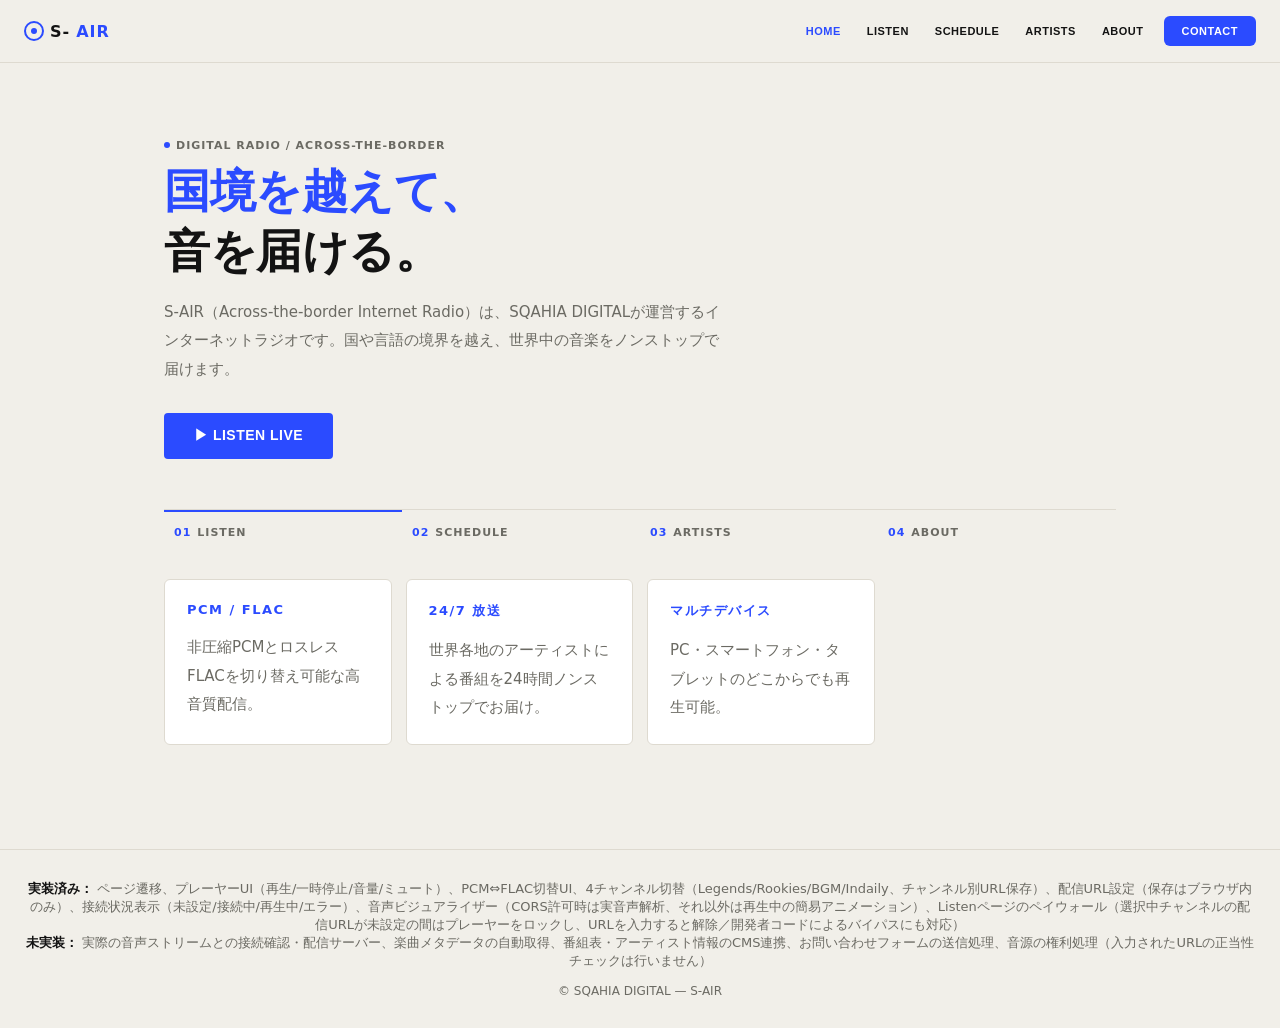
==== index.html @ 59b49913 "Add files via upload" ====
<!DOCTYPE html>
<html lang="ja">
<head>
<meta charset="UTF-8">
<meta name="viewport" content="width=device-width, initial-scale=1, viewport-fit=cover">
<title>S-AIR | SQAHIA DIGITAL Across-the-border Internet Radio</title>
<meta name="robots" content="noindex, nofollow">
<style>
:root{
  --bg:#f1efe9; --bg2:#e9e6dd; --surface:#ffffff; --border:#dedad0;
  --blue:#2b4bff; --blue-dim:#1f36b8; --text:#131313; --text-dim:#6b6a63;
  --danger:#d93f3f; --ok:#1f9d55;
  color-scheme: light;
}
*{box-sizing:border-box;margin:0;padding:0}
html{scroll-padding-top:env(safe-area-inset-top,0px)}
body{
  background:var(--bg); color:var(--text);
  font-family:"Hiragino Sans","Noto Sans JP",system-ui,-apple-system,sans-serif;
  padding-top:env(safe-area-inset-top,0px); padding-bottom:env(safe-area-inset-bottom,0px);
  min-height:100%;
}
body::before{content:"";position:fixed;inset:0 0 auto;height:env(safe-area-inset-top,0px);
  background:rgba(241,239,233,.95); z-index:50;}
nav{
  position:sticky; top:env(safe-area-inset-top,0px); z-index:40;
  background:rgba(241,239,233,.92); backdrop-filter:blur(10px);
  border-bottom:1px solid var(--border);
  display:flex; align-items:center; justify-content:space-between;
  padding:16px 24px; flex-wrap:wrap; gap:10px;
}
.logo{font-weight:800; letter-spacing:1px; font-size:16px; color:var(--text); display:flex; align-items:center; gap:6px}
.logo span{color:var(--blue)}
.navlinks{display:flex; align-items:center; gap:2px; flex-wrap:wrap}
.navlinks button{
  background:none; border:none; color:var(--text); font-size:11px; letter-spacing:.5px; text-transform:uppercase;
  padding:9px 12px; border-radius:6px; cursor:pointer; transition:.2s; font-weight:600;
}
.navlinks button:hover{color:var(--blue)}
.navlinks button.active{color:var(--blue)}
.navlinks button:last-child{background:var(--blue); color:#fff; padding:9px 18px; margin-left:6px}
.navlinks button:last-child:hover{background:var(--blue-dim); color:#fff}
main{max-width:1000px; margin:0 auto; padding:40px 24px 90px}
.page{display:none; animation:fade .25s ease}
.page.active{display:block}
@keyframes fade{from{opacity:0; transform:translateY(6px)} to{opacity:1; transform:translateY(0)}}
h1{font-size:clamp(30px,5vw,46px); margin-bottom:14px; line-height:1.3; font-weight:800; letter-spacing:-.5px}
h2{font-size:13px; color:var(--blue); margin:34px 0 16px; letter-spacing:1.5px; text-transform:uppercase; font-weight:700}
p{color:var(--text-dim); line-height:1.9; font-size:15px}
.hero{padding:30px 0 10px}
.hero p{max-width:560px; margin:16px 0 30px}
.btn{
  display:inline-flex; align-items:center; gap:8px; background:var(--blue); color:#fff;
  border:none; padding:14px 30px; border-radius:4px; font-weight:700; font-size:14px;
  cursor:pointer; transition:.2s; letter-spacing:.5px;
}
.btn:hover{background:var(--blue-dim)}
.btn.secondary{background:transparent; border:1px solid var(--border); color:var(--text)}
.card{background:var(--surface); border:1px solid var(--border); border-radius:6px; padding:22px; margin-bottom:14px}
.grid{display:grid; grid-template-columns:repeat(auto-fill,minmax(220px,1fr)); gap:14px}
.badge{display:inline-flex; align-items:center; gap:6px; font-size:11px; letter-spacing:1px; text-transform:uppercase; color:var(--text-dim); font-weight:600}
.badge::before{content:""; width:6px; height:6px; border-radius:50%; background:var(--blue); display:inline-block}
.numstrip{display:grid; grid-template-columns:repeat(4,1fr); border-top:1px solid var(--border); margin-top:40px}
.numstrip div{padding:14px 10px 0; font-size:11px; letter-spacing:1px; color:var(--text-dim); font-weight:600; border-top:2px solid transparent}
.numstrip div b{color:var(--blue); margin-right:6px}
@media(max-width:600px){.numstrip{grid-template-columns:repeat(2,1fr)}}

/* Player */
.player{
  background:var(--surface);
  border:1px solid var(--border); border-radius:8px; padding:26px;
}
.status-row{display:flex; align-items:center; gap:10px; margin-bottom:16px}
.dot{width:9px;height:9px;border-radius:50%; background:var(--text-dim)}
.dot.live{background:var(--ok); box-shadow:0 0 8px var(--ok)}
.dot.err{background:var(--danger)}
.nowplaying{font-size:11px; letter-spacing:1px; text-transform:uppercase; color:var(--text-dim); margin-bottom:18px; font-weight:600}
.nowplaying b{color:var(--text); display:block; font-size:18px; margin-top:4px; text-transform:none; letter-spacing:0; font-weight:700}
.controls{display:flex; align-items:center; gap:16px; flex-wrap:wrap}
.playbtn{
  width:56px; height:56px; border-radius:50%; background:var(--blue); border:none;
  color:#fff; font-size:20px; cursor:pointer; display:flex; align-items:center; justify-content:center;
}
.playbtn:disabled{background:var(--border); color:var(--text-dim); cursor:not-allowed}
.vol{display:flex; align-items:center; gap:8px; color:var(--text-dim); font-size:13px}
.vol input[type=range]{accent-color:var(--blue)}
.quality{display:flex; gap:8px; margin-left:auto}
.qbtn{background:transparent; border:1px solid var(--border); color:var(--text-dim); padding:7px 14px; border-radius:20px; font-size:13px; cursor:pointer}
.qbtn.active{border-color:var(--blue); color:var(--blue); font-weight:700}
.warn{background:#fdf1e8; border:1px solid #f0c9a0; color:#a45a1a; border-radius:6px; padding:12px 14px; font-size:13px; margin-top:16px}
.settings{margin-top:18px; border-top:1px solid var(--border); padding-top:16px}
.settings label{display:block; font-size:12px; color:var(--text-dim); margin:8px 0 4px}
.settings input[type=text]{
  width:100%; background:var(--bg); border:1px solid var(--border); color:var(--text);
  padding:10px 12px; border-radius:6px; font-size:13px;
}
.settings .row{display:flex; gap:10px; margin-top:12px}
.settings button{background:var(--bg2); border:1px solid var(--border); color:var(--text); padding:9px 16px; border-radius:6px; font-size:13px; cursor:pointer}

/* Channel switch */
.chswitch{display:grid; grid-template-columns:repeat(4,1fr); gap:8px; margin-bottom:22px}
.chbtn{
  background:var(--surface); border:1px solid var(--border); color:var(--text-dim);
  padding:12px 8px; border-radius:6px; font-size:12px; font-weight:700; letter-spacing:.3px;
  cursor:pointer; transition:.15s; text-align:center;
}
.chbtn:hover{border-color:var(--blue); color:var(--text)}
.chbtn.active{background:var(--blue); border-color:var(--blue); color:#fff}
@media(max-width:600px){.chswitch{grid-template-columns:repeat(2,1fr)}}

.playerCore{display:flex; align-items:center; gap:20px; flex-wrap:wrap; margin-bottom:6px}
.dialBtn{
  position:relative; width:84px; height:84px; border-radius:50%; background:var(--blue);
  color:#fff; border:none; font-size:24px; cursor:pointer; flex-shrink:0; z-index:2;
  box-shadow:0 6px 20px rgba(43,75,255,.25);
}
.dialBtn:disabled{background:var(--border); color:var(--text-dim); box-shadow:none; cursor:not-allowed}
.dialBtn.playing::before,.dialBtn.playing::after{
  content:""; position:absolute; inset:0; border-radius:50%; border:2px solid var(--blue);
  animation:ring 2s ease-out infinite; z-index:-1;
}
.dialBtn.playing::after{animation-delay:1s}
@keyframes ring{0%{transform:scale(1); opacity:.55} 100%{transform:scale(1.9); opacity:0}}
.playerInfo{flex:1; min-width:160px}
.onair{display:inline-flex; align-items:center; gap:6px; font-size:11px; letter-spacing:1.2px; text-transform:uppercase; color:var(--text-dim); font-weight:700; margin-bottom:5px}
.chName{font-size:12px; color:var(--blue); font-weight:700; letter-spacing:.5px; margin-bottom:3px}
.track{font-size:19px; font-weight:800; letter-spacing:-.3px}
.qtoggle{display:flex; background:var(--bg2); border-radius:22px; padding:3px; gap:2px; flex-shrink:0}
.qseg{border:none; background:none; padding:9px 16px; border-radius:18px; font-size:12px; font-weight:700; color:var(--text-dim); cursor:pointer; transition:.15s}
.qseg.active{background:var(--blue); color:#fff}
.viz{width:100%; height:64px; display:block; margin:16px 0; border-radius:4px; background:var(--bg2)}
.playerRow2{display:flex; justify-content:flex-end; align-items:center; gap:10px; margin-bottom:4px}
.vol{display:flex; align-items:center; gap:8px; color:var(--text-dim); font-size:13px}
.vol input[type=range]{accent-color:var(--blue)}
.iconbtn{background:none; border:1px solid var(--border); color:var(--text-dim); padding:7px 14px; border-radius:20px; font-size:12px; cursor:pointer}
.iconbtn:hover{border-color:var(--blue); color:var(--blue)}

/* Paywall */
.gatewrap{position:relative}
.gatewrap.locked .player{filter:blur(7px); pointer-events:none; user-select:none}
.paywall{display:none}
.gatewrap.locked .paywall{
  display:flex; align-items:center; justify-content:center; position:absolute; inset:0;
  background:rgba(241,239,233,.6); border-radius:8px; z-index:10; padding:16px;
}
.paywallCard{
  background:var(--surface); border:1px solid var(--border); border-radius:10px; padding:32px 28px;
  max-width:380px; text-align:center; box-shadow:0 24px 50px rgba(0,0,0,.1);
}
.paywallCard h2{margin:14px 0 10px; font-size:18px; color:var(--text); text-transform:none; letter-spacing:0}
.paywallCard .fine{font-size:11px; color:var(--text-dim); margin-top:12px; line-height:1.6}
.paywallCard label{display:block; font-size:12px; color:var(--text-dim); margin:12px 0 4px; text-align:left}
.paywallCard input[type=text]{
  width:100%; background:var(--bg); border:1px solid var(--border); color:var(--text);
  padding:10px 12px; border-radius:6px; font-size:13px;
}
.devcode{margin-top:18px; border-top:1px dashed var(--border); padding-top:14px; text-align:left}
.devcode label{margin:0 0 6px}
.devrow{display:flex; gap:8px}
.devrow input[type=text]{flex:1}
.devmsg{font-size:11px; color:var(--danger); margin-top:6px; display:none}
.devmsg.ok{color:var(--ok); display:block}

/* Schedule */
table{width:100%; border-collapse:collapse; font-size:14px}
th,td{padding:14px 12px; text-align:left; border-bottom:1px solid var(--border); color:var(--text-dim)}
th{color:var(--blue); font-weight:700; font-size:11px; text-transform:uppercase; letter-spacing:1px}
td.time{color:var(--text); font-weight:700}

/* Contact */
.form input,.form textarea{
  width:100%; background:var(--surface); border:1px solid var(--border); color:var(--text);
  padding:12px; border-radius:6px; margin-bottom:12px; font-size:14px; font-family:inherit;
}
.form textarea{min-height:110px; resize:vertical}

footer{border-top:1px solid var(--border); padding:30px 24px; text-align:center; color:var(--text-dim); font-size:12px}
.impl-list{font-size:13px; color:var(--text-dim)}
.impl-list b{color:var(--text)}
@media(max-width:600px){.navlinks{width:100%; justify-content:space-between}}
</style>
</head>
<body>

<nav>
  <div class="logo"><svg width="20" height="20" viewBox="0 0 20 20"><circle cx="10" cy="10" r="9" fill="none" stroke="#2b4bff" stroke-width="2"/><circle cx="10" cy="10" r="3" fill="#2b4bff"/></svg>S‑<span>AIR</span></div>
  <div class="navlinks" id="navlinks">
    <button data-p="home" class="active">Home</button>
    <button data-p="listen">Listen</button>
    <button data-p="schedule">Schedule</button>
    <button data-p="artists">Artists</button>
    <button data-p="about">About</button>
    <button data-p="contact">Contact</button>
  </div>
</nav>

<main>

<section id="home" class="page active">
  <div class="hero">
    <span class="badge">DIGITAL RADIO / ACROSS-THE-BORDER</span>
    <h1 style="margin-top:10px"><span style="color:var(--blue)">国境を越えて、</span><br>音を届ける。</h1>
    <p>S‑AIR（Across-the-border Internet Radio）は、SQAHIA DIGITALが運営するインターネットラジオです。国や言語の境界を越え、世界中の音楽をノンストップで届けます。</p>
    <button class="btn" onclick="goto('listen')">▶ LISTEN LIVE</button>
  </div>
  <div class="numstrip">
    <div style="border-color:var(--blue)"><b>01</b>LISTEN</div>
    <div><b>02</b>SCHEDULE</div>
    <div><b>03</b>ARTISTS</div>
    <div><b>04</b>ABOUT</div>
  </div>
  <div class="grid" style="margin-top:40px">
    <div class="card"><h2 style="margin-top:0">PCM / FLAC</h2><p>非圧縮PCMとロスレスFLACを切り替え可能な高音質配信。</p></div>
    <div class="card"><h2 style="margin-top:0">24/7 放送</h2><p>世界各地のアーティストによる番組を24時間ノンストップでお届け。</p></div>
    <div class="card"><h2 style="margin-top:0">マルチデバイス</h2><p>PC・スマートフォン・タブレットのどこからでも再生可能。</p></div>
  </div>
</section>

<section id="listen" class="page">
  <h1 style="font-size:28px">Listen</h1>
  <p style="margin-bottom:20px">現在の配信状況と音質を確認しながら再生できます。</p>

  <div class="gatewrap" id="gatewrap">
  <div class="player">
    <div class="chswitch" id="chSwitch">
      <button class="chbtn active" data-ch="legends">S‑AIR Legends</button>
      <button class="chbtn" data-ch="rookies">S‑AIR Rookies</button>
      <button class="chbtn" data-ch="bgm">S‑AIR BGM</button>
      <button class="chbtn" data-ch="indaily">S‑AIR Indaily</button>
    </div>
    <div class="playerCore">
      <button class="dialBtn" id="playBtn" disabled>▶</button>
      <div class="playerInfo">
        <div class="onair"><span class="dot" id="statusDot"></span><span id="statusText">未接続</span></div>
        <div class="chName" id="chLabel">S‑AIR Legends</div>
        <div class="track" id="trackName">— 配信が設定されていません —</div>
      </div>
      <div class="qtoggle" id="qToggle">
        <button class="qseg active" data-q="pcm">PCM</button>
        <button class="qseg" data-q="flac">FLAC</button>
      </div>
    </div>
    <canvas class="viz" id="vizCanvas" height="64"></canvas>
    <div class="playerRow2">
      🔈 <div class="vol"><input type="range" id="volSlider" min="0" max="100" value="80"></div>
      <button id="muteBtn" class="iconbtn">ミュート</button>
    </div>
    <div class="warn" id="warnBox">⚠ 配信サーバーURLが未設定のため再生できません。下の「配信設定」からURLを入力してください（実際の音声ストリームとの接続は未実装です）。ビジュアライザーは、実配信が接続されCORSが許可されている場合は実際の音声波形を、それ以外の場合は再生中を示す簡易アニメーションを表示します。</div>

    <details class="settings">
      <summary style="cursor:pointer; font-size:13px; font-weight:700">配信設定（開発用） — <span id="chLabelSettings" style="color:var(--blue)">S‑AIR Legends</span></summary>
      <label>PCM配信URL</label>
      <input type="text" id="urlPcm" placeholder="https://example.com/stream.pcm">
      <label>FLAC配信URL</label>
      <input type="text" id="urlFlac" placeholder="https://example.com/stream.flac">
      <div class="row">
        <button onclick="saveUrls()">保存</button>
        <button onclick="clearUrls()">クリア</button>
      </div>
    </details>
  </div>

  <div class="paywall" id="paywallOverlay">
    <div class="paywallCard">
      <span class="badge" id="gateChLabel">S‑AIR Legends</span>
      <h2>視聴するには配信サーバーのURLが必要です</h2>
      <p>このチャンネルの配信用URL（PCMまたはFLAC）を入力すると、プレーヤーが有効になります。</p>
      <label>PCM配信URL</label>
      <input type="text" id="gateUrlPcm" placeholder="https://example.com/stream.pcm">
      <label>FLAC配信URL</label>
      <input type="text" id="gateUrlFlac" placeholder="https://example.com/stream.flac">
      <button class="btn" id="gateSaveBtn" style="margin-top:18px; width:100%; justify-content:center">設定して視聴を有効にする</button>
      <div class="fine">※実際の配信サーバーへの疎通確認は行いません。入力されたURLはブラウザ内に保存され、Listenページの再生に使用されます。</div>

      <div class="devcode">
        <label>開発者コード（URL未設定でもバイパス）</label>
        <div class="devrow">
          <input type="text" id="devCodeInput" placeholder="コードを入力">
          <button id="devApplyBtn" class="iconbtn">適用</button>
        </div>
        <div class="devmsg" id="devCodeMsg"></div>
      </div>
    </div>
  </div>
  </div>
  <p style="margin-top:12px; font-size:11px; color:var(--text-dim)">このチャンネルの配信設定・開発者バイパスを<a href="#" id="clearGate" style="color:var(--blue)">クリアする</a></p>
</section>

<section id="schedule" class="page">
  <h1 style="font-size:28px">Schedule</h1>
  <p style="margin-bottom:16px">番組表（サンプル）。実際の放送スケジュールは今後更新されます。</p>
  <table>
    <tr><th>時間</th><th>番組</th><th>出演</th></tr>
    <tr><td class="time">00:00–03:00</td><td>Night Drift</td><td>DJ Kaoru</td></tr>
    <tr><td class="time">03:00–06:00</td><td>Border Mix</td><td>Lena & Sato</td></tr>
    <tr><td class="time">06:00–09:00</td><td>Morning Signal</td><td>S‑AIR Crew</td></tr>
    <tr><td class="time">09:00–12:00</td><td>Global Beats</td><td>Rico</td></tr>
    <tr><td class="time">12:00–15:00</td><td>Lossless Lounge</td><td>DJ Kaoru</td></tr>
    <tr><td class="time">15:00–18:00</td><td>Cross Frequency</td><td>Nao & Yuki</td></tr>
    <tr><td class="time">18:00–21:00</td><td>Prime Transit</td><td>S‑AIR Crew</td></tr>
    <tr><td class="time">21:00–24:00</td><td>Afterhours Transit</td><td>Lena</td></tr>
  </table>
</section>

<section id="artists" class="page">
  <h1 style="font-size:28px">Artists</h1>
  <p style="margin-bottom:16px">S‑AIRに参加するアーティスト（サンプル）。</p>
  <div class="grid">
    <div class="card"><h2 style="margin-top:0;font-size:16px">DJ Kaoru</h2><p>東京を拠点に活動。ディープハウス中心のセットが特徴。</p></div>
    <div class="card"><h2 style="margin-top:0;font-size:16px">Lena & Sato</h2><p>国際色豊かなトラックセレクションでデュオ出演。</p></div>
    <div class="card"><h2 style="margin-top:0;font-size:16px">Rico</h2><p>エレクトロニカとワールドミュージックの融合を得意とする。</p></div>
    <div class="card"><h2 style="margin-top:0;font-size:16px">Nao & Yuki</h2><p>アンビエントとテクノを横断するクロスオーバーセット。</p></div>
  </div>
</section>

<section id="about" class="page">
  <h1 style="font-size:28px">About</h1>
  <h2>S‑AIRとは</h2>
  <p>S‑AIR（Across-the-border Internet Radio）は、国境という概念を音楽で越えていくことをコンセプトにしたインターネットラジオです。世界各地のアーティストとリスナーをひとつの周波数でつなぎます。</p>
  <h2>SQAHIA DIGITALについて</h2>
  <p>SQAHIA DIGITALは、S‑AIRを含む複数のデジタルプロジェクトを運営する制作・開発ユニットです。音楽配信、ソフトウェア開発、デザインを横断的に手がけています。</p>
</section>

<section id="contact" class="page">
  <h1 style="font-size:28px">Contact</h1>
  <p style="margin-bottom:16px">お問い合わせはこちらのフォームから（送信機能は未実装のデモです）。</p>
  <div class="form">
    <input type="text" placeholder="お名前">
    <input type="text" placeholder="メールアドレス">
    <textarea placeholder="お問い合わせ内容"></textarea>
    <button class="btn" type="button" onclick="alert('送信機能は現在未実装です（デモ画面）。')">送信する</button>
  </div>
</section>

</main>

<footer>
  <div class="impl-list">
    <b>実装済み：</b> ページ遷移、プレーヤーUI（再生/一時停止/音量/ミュート）、PCM⇔FLAC切替UI、4チャンネル切替（Legends/Rookies/BGM/Indaily、チャンネル別URL保存）、配信URL設定（保存はブラウザ内のみ）、接続状況表示（未設定/接続中/再生中/エラー）、音声ビジュアライザー（CORS許可時は実音声解析、それ以外は再生中の簡易アニメーション）、Listenページのペイウォール（選択中チャンネルの配信URLが未設定の間はプレーヤーをロックし、URLを入力すると解除／開発者コードによるバイパスにも対応）<br>
    <b>未実装：</b> 実際の音声ストリームとの接続確認・配信サーバー、楽曲メタデータの自動取得、番組表・アーティスト情報のCMS連携、お問い合わせフォームの送信処理、音源の権利処理（入力されたURLの正当性チェックは行いません）
  </div>
  <div style="margin-top:14px">© SQAHIA DIGITAL — S-AIR</div>
</footer>

<script>
// nav
const pages = document.querySelectorAll('.page');
const navbtns = document.querySelectorAll('.navlinks button');
function goto(id){
  pages.forEach(p=>p.classList.toggle('active', p.id===id));
  navbtns.forEach(b=>b.classList.toggle('active', b.dataset.p===id));
  window.scrollTo({top:0, behavior:'smooth'});
}
navbtns.forEach(b=>b.addEventListener('click', ()=>goto(b.dataset.p)));

// player
const audio = new Audio();
let quality = 'pcm';
const channels = {
  legends: 'S‑AIR Legends',
  rookies: 'S‑AIR Rookies',
  bgm: 'S‑AIR BGM',
  indaily: 'S‑AIR Indaily'
};
let currentCh = 'legends';
const playBtn = document.getElementById('playBtn');
const statusDot = document.getElementById('statusDot');
const statusText = document.getElementById('statusText');
const trackName = document.getElementById('trackName');
const warnBox = document.getElementById('warnBox');
const volSlider = document.getElementById('volSlider');
const muteBtn = document.getElementById('muteBtn');
const chLabel = document.getElementById('chLabel');
const chLabelSettings = document.getElementById('chLabelSettings');

function loadUrls(ch){
  try{
    return {
      pcm: localStorage.getItem('sair_url_pcm_'+ch) || '',
      flac: localStorage.getItem('sair_url_flac_'+ch) || ''
    };
  }catch(e){ return {pcm:'', flac:''}; }
}
function saveUrls(){
  try{
    localStorage.setItem('sair_url_pcm_'+currentCh, document.getElementById('urlPcm').value.trim());
    localStorage.setItem('sair_url_flac_'+currentCh, document.getElementById('urlFlac').value.trim());
  }catch(e){}
  refreshPlayerState();
  if(typeof refreshGate === 'function') refreshGate();
}
function clearUrls(){
  try{
    localStorage.removeItem('sair_url_pcm_'+currentCh);
    localStorage.removeItem('sair_url_flac_'+currentCh);
  }catch(e){}
  document.getElementById('urlPcm').value='';
  document.getElementById('urlFlac').value='';
  refreshPlayerState();
  if(typeof refreshGate === 'function') refreshGate();
}
document.querySelectorAll('.chbtn').forEach(b=>{
  b.addEventListener('click', ()=>{
    if(b.dataset.ch===currentCh) return;
    document.querySelectorAll('.chbtn').forEach(x=>x.classList.remove('active'));
    b.classList.add('active');
    currentCh = b.dataset.ch;
    audio.pause();
    playBtn.textContent = '▶';
    playBtn.classList.remove('playing');
    chLabel.textContent = channels[currentCh];
    chLabelSettings.textContent = channels[currentCh];
    refreshPlayerState();
    refreshGate();
  });
});
function refreshPlayerState(){
  const urls = loadUrls(currentCh);
  document.getElementById('urlPcm').value = urls.pcm;
  document.getElementById('urlFlac').value = urls.flac;
  const current = quality==='pcm' ? urls.pcm : urls.flac;
  if(current){
    playBtn.disabled = false;
    warnBox.style.display = 'none';
    setStatus('idle','未接続（再生ボタンを押してください）');
  } else {
    playBtn.disabled = true;
    warnBox.style.display = 'block';
    setStatus('idle','未接続');
    trackName.textContent = '— 配信が設定されていません —';
  }
}
function setStatus(kind, text){
  statusDot.className = 'dot' + (kind==='live' ? ' live' : kind==='err' ? ' err' : '');
  statusText.textContent = text;
}
document.querySelectorAll('.qseg[data-q]').forEach(b=>{
  b.addEventListener('click', ()=>{
    document.querySelectorAll('.qseg[data-q]').forEach(x=>x.classList.remove('active'));
    b.classList.add('active');
    quality = b.dataset.q;
    audio.pause();
    playBtn.textContent = '▶';
    refreshPlayerState();
  });
});
audio.crossOrigin = 'anonymous';
playBtn.addEventListener('click', ()=>{
  const urls = loadUrls(currentCh);
  const url = quality==='pcm' ? urls.pcm : urls.flac;
  if(!url) return;
  if(audio.paused){
    audio.src = url;
    setStatus('idle','接続中…');
    setupAnalyser();
    audio.play().catch(()=>{ setStatus('err','接続エラー：ストリームに接続できません'); playBtn.classList.remove('playing'); });
    playBtn.textContent = '⏸';
    playBtn.classList.add('playing');
  } else {
    audio.pause();
    playBtn.textContent = '▶';
    playBtn.classList.remove('playing');
    setStatus('idle','一時停止中');
  }
});
audio.addEventListener('playing', ()=>{
  setStatus('live', channels[currentCh] + ' 再生中（' + quality.toUpperCase() + '）');
  trackName.textContent = '不明なトラック（メタデータ未実装）';
  playBtn.classList.add('playing');
});
audio.addEventListener('error', ()=>{
  setStatus('err','接続エラー：ストリームに接続できません');
  playBtn.textContent = '▶';
  playBtn.classList.remove('playing');
});
audio.addEventListener('pause', ()=>{
  if(!audio.ended) setStatus('idle','一時停止中');
  playBtn.classList.remove('playing');
});

// visualizer (real audio analysis when CORS allows it, else idle animation)
let audioCtx, analyser, dataArray, sourceNode, usingRealData=false;
function setupAnalyser(){
  try{
    audioCtx = audioCtx || new (window.AudioContext||window.webkitAudioContext)();
    if(!sourceNode){
      sourceNode = audioCtx.createMediaElementSource(audio);
      analyser = audioCtx.createAnalyser();
      analyser.fftSize = 64;
      sourceNode.connect(analyser);
      analyser.connect(audioCtx.destination);
      dataArray = new Uint8Array(analyser.frequencyBinCount);
    }
    if(audioCtx.state === 'suspended') audioCtx.resume();
    usingRealData = true;
  }catch(e){ usingRealData = false; }
}
const vizCanvas = document.getElementById('vizCanvas');
const vizCtx = vizCanvas.getContext('2d');
const N_BARS = 32;
let fallbackHeights = new Array(N_BARS).fill(4);
function drawViz(){
  requestAnimationFrame(drawViz);
  const w = vizCanvas.clientWidth, h = vizCanvas.height;
  if(vizCanvas.width !== w) vizCanvas.width = w;
  vizCtx.clearRect(0,0,w,h);
  const gap = 3;
  const bw = (w-(N_BARS-1)*gap)/N_BARS;
  let heights;
  if(usingRealData && analyser && !audio.paused){
    analyser.getByteFrequencyData(dataArray);
    heights = [];
    for(let i=0;i<N_BARS;i++){
      const idx = Math.floor(i/N_BARS*dataArray.length);
      heights.push(Math.max(3,(dataArray[idx]/255)*h));
    }
  } else if(!audio.paused){
    fallbackHeights = fallbackHeights.map(v=>Math.max(3, Math.min(h, v+(Math.random()-0.5)*h*0.35)));
    heights = fallbackHeights;
  } else {
    heights = new Array(N_BARS).fill(3);
  }
  vizCtx.fillStyle = '#2b4bff';
  heights.forEach((hh,i)=>{
    const x = i*(bw+gap);
    vizCtx.fillRect(x, h-hh, bw, hh);
  });
}
drawViz();
volSlider.addEventListener('input', ()=>{ audio.volume = volSlider.value/100; });
audio.volume = 0.8;
muteBtn.addEventListener('click', ()=>{
  audio.muted = !audio.muted;
  muteBtn.textContent = audio.muted ? 'ミュート解除' : 'ミュート';
});

refreshPlayerState();

// paywall: unlocked once a stream URL is configured for the selected channel
const gatewrap = document.getElementById('gatewrap');
const gateUrlPcm = document.getElementById('gateUrlPcm');
const gateUrlFlac = document.getElementById('gateUrlFlac');
const gateChLabel = document.getElementById('gateChLabel');
const devCodeInput = document.getElementById('devCodeInput');
const DEV_CODE = 'TechBird';
function hasDevBypass(){
  try{ return localStorage.getItem('sair_dev_bypass') === '1'; }catch(e){ return false; }
}
function refreshGate(){
  const urls = loadUrls(currentCh);
  gateUrlPcm.value = urls.pcm;
  gateUrlFlac.value = urls.flac;
  gateChLabel.textContent = channels[currentCh];
  const configured = !!(urls.pcm || urls.flac) || hasDevBypass();
  gatewrap.classList.toggle('locked', !configured);
  if(!configured){ audio.pause(); playBtn.classList.remove('playing'); }
}
document.getElementById('devApplyBtn').addEventListener('click', ()=>{
  const msg = document.getElementById('devCodeMsg');
  if(devCodeInput.value.trim() === DEV_CODE){
    try{ localStorage.setItem('sair_dev_bypass','1'); }catch(e){}
    msg.textContent = '開発者コードを適用しました。';
    msg.className = 'devmsg ok';
    refreshGate();
  } else {
    msg.textContent = 'コードが正しくありません。';
    msg.className = 'devmsg';
    msg.style.display = 'block';
  }
});
document.getElementById('gateSaveBtn').addEventListener('click', ()=>{
  try{
    localStorage.setItem('sair_url_pcm_'+currentCh, gateUrlPcm.value.trim());
    localStorage.setItem('sair_url_flac_'+currentCh, gateUrlFlac.value.trim());
  }catch(e){}
  refreshPlayerState();
  refreshGate();
});
document.getElementById('clearGate').addEventListener('click', (e)=>{
  e.preventDefault();
  clearUrls();
  try{ localStorage.removeItem('sair_dev_bypass'); }catch(err){}
  refreshGate();
});
refreshGate();
</script>
</body>
</html>
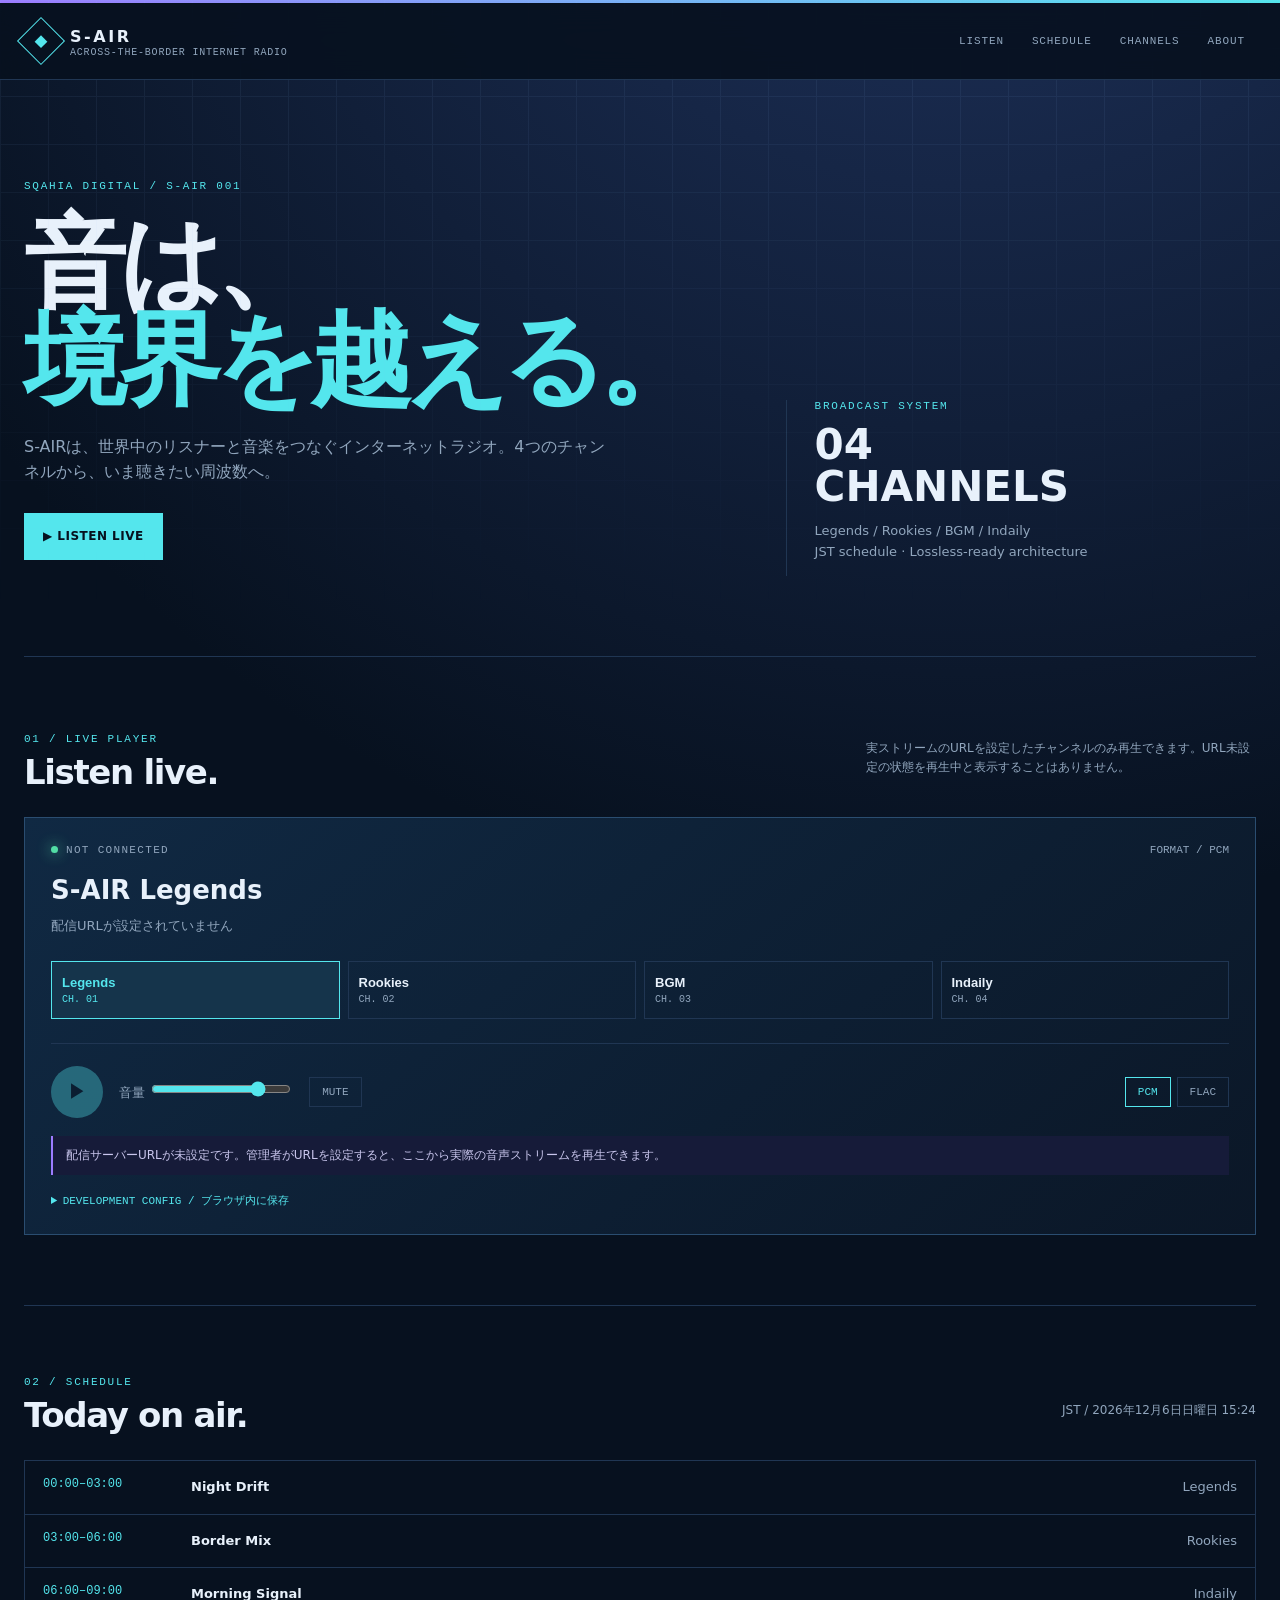
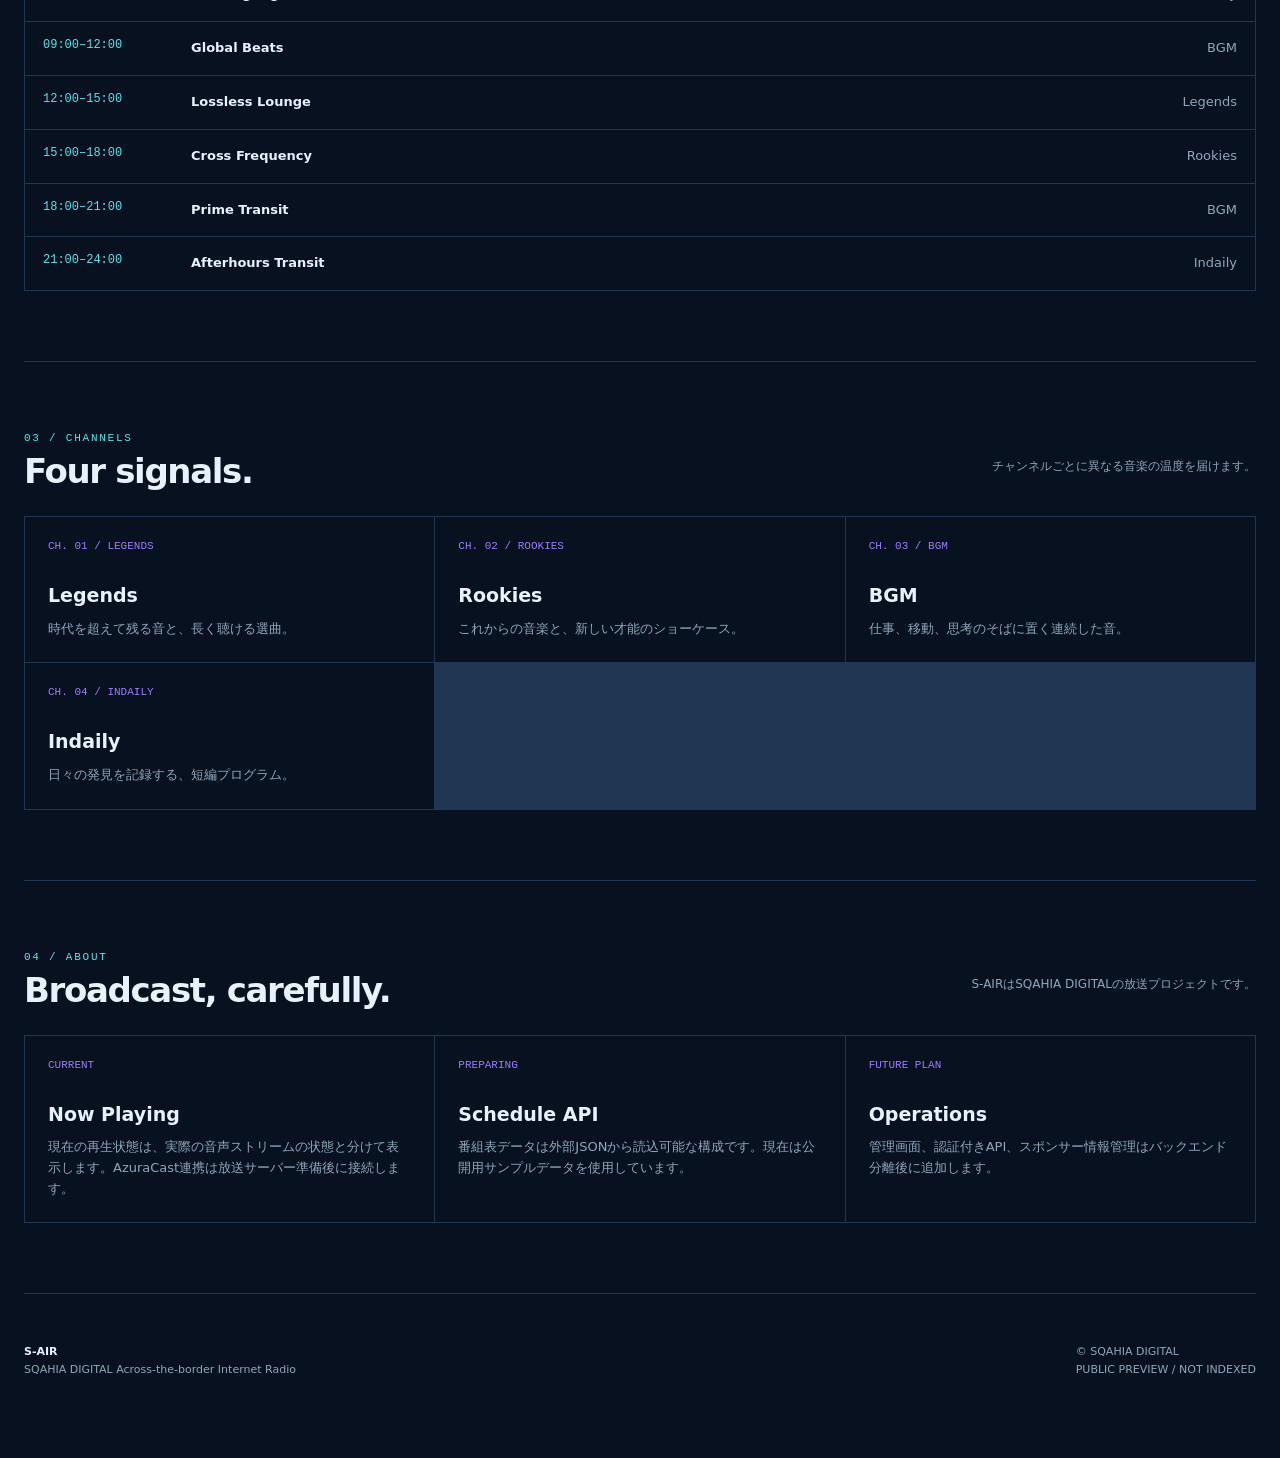
==== commit 348931f9: "Build S-AIR radio site for GitHub Pages" ====
--- a/index.html
+++ b/index.html
@@ -1,588 +1,47 @@
-<!DOCTYPE html>
+<!doctype html>
 <html lang="ja">
 <head>
-<meta charset="UTF-8">
-<meta name="viewport" content="width=device-width, initial-scale=1, viewport-fit=cover">
-<title>S-AIR | SQAHIA DIGITAL Across-the-border Internet Radio</title>
-<meta name="robots" content="noindex, nofollow">
-<style>
-:root{
-  --bg:#f1efe9; --bg2:#e9e6dd; --surface:#ffffff; --border:#dedad0;
-  --blue:#2b4bff; --blue-dim:#1f36b8; --text:#131313; --text-dim:#6b6a63;
-  --danger:#d93f3f; --ok:#1f9d55;
-  color-scheme: light;
-}
-*{box-sizing:border-box;margin:0;padding:0}
-html{scroll-padding-top:env(safe-area-inset-top,0px)}
-body{
-  background:var(--bg); color:var(--text);
-  font-family:"Hiragino Sans","Noto Sans JP",system-ui,-apple-system,sans-serif;
-  padding-top:env(safe-area-inset-top,0px); padding-bottom:env(safe-area-inset-bottom,0px);
-  min-height:100%;
-}
-body::before{content:"";position:fixed;inset:0 0 auto;height:env(safe-area-inset-top,0px);
-  background:rgba(241,239,233,.95); z-index:50;}
-nav{
-  position:sticky; top:env(safe-area-inset-top,0px); z-index:40;
-  background:rgba(241,239,233,.92); backdrop-filter:blur(10px);
-  border-bottom:1px solid var(--border);
-  display:flex; align-items:center; justify-content:space-between;
-  padding:16px 24px; flex-wrap:wrap; gap:10px;
-}
-.logo{font-weight:800; letter-spacing:1px; font-size:16px; color:var(--text); display:flex; align-items:center; gap:6px}
-.logo span{color:var(--blue)}
-.navlinks{display:flex; align-items:center; gap:2px; flex-wrap:wrap}
-.navlinks button{
-  background:none; border:none; color:var(--text); font-size:11px; letter-spacing:.5px; text-transform:uppercase;
-  padding:9px 12px; border-radius:6px; cursor:pointer; transition:.2s; font-weight:600;
-}
-.navlinks button:hover{color:var(--blue)}
-.navlinks button.active{color:var(--blue)}
-.navlinks button:last-child{background:var(--blue); color:#fff; padding:9px 18px; margin-left:6px}
-.navlinks button:last-child:hover{background:var(--blue-dim); color:#fff}
-main{max-width:1000px; margin:0 auto; padding:40px 24px 90px}
-.page{display:none; animation:fade .25s ease}
-.page.active{display:block}
-@keyframes fade{from{opacity:0; transform:translateY(6px)} to{opacity:1; transform:translateY(0)}}
-h1{font-size:clamp(30px,5vw,46px); margin-bottom:14px; line-height:1.3; font-weight:800; letter-spacing:-.5px}
-h2{font-size:13px; color:var(--blue); margin:34px 0 16px; letter-spacing:1.5px; text-transform:uppercase; font-weight:700}
-p{color:var(--text-dim); line-height:1.9; font-size:15px}
-.hero{padding:30px 0 10px}
-.hero p{max-width:560px; margin:16px 0 30px}
-.btn{
-  display:inline-flex; align-items:center; gap:8px; background:var(--blue); color:#fff;
-  border:none; padding:14px 30px; border-radius:4px; font-weight:700; font-size:14px;
-  cursor:pointer; transition:.2s; letter-spacing:.5px;
-}
-.btn:hover{background:var(--blue-dim)}
-.btn.secondary{background:transparent; border:1px solid var(--border); color:var(--text)}
-.card{background:var(--surface); border:1px solid var(--border); border-radius:6px; padding:22px; margin-bottom:14px}
-.grid{display:grid; grid-template-columns:repeat(auto-fill,minmax(220px,1fr)); gap:14px}
-.badge{display:inline-flex; align-items:center; gap:6px; font-size:11px; letter-spacing:1px; text-transform:uppercase; color:var(--text-dim); font-weight:600}
-.badge::before{content:""; width:6px; height:6px; border-radius:50%; background:var(--blue); display:inline-block}
-.numstrip{display:grid; grid-template-columns:repeat(4,1fr); border-top:1px solid var(--border); margin-top:40px}
-.numstrip div{padding:14px 10px 0; font-size:11px; letter-spacing:1px; color:var(--text-dim); font-weight:600; border-top:2px solid transparent}
-.numstrip div b{color:var(--blue); margin-right:6px}
-@media(max-width:600px){.numstrip{grid-template-columns:repeat(2,1fr)}}
-
-/* Player */
-.player{
-  background:var(--surface);
-  border:1px solid var(--border); border-radius:8px; padding:26px;
-}
-.status-row{display:flex; align-items:center; gap:10px; margin-bottom:16px}
-.dot{width:9px;height:9px;border-radius:50%; background:var(--text-dim)}
-.dot.live{background:var(--ok); box-shadow:0 0 8px var(--ok)}
-.dot.err{background:var(--danger)}
-.nowplaying{font-size:11px; letter-spacing:1px; text-transform:uppercase; color:var(--text-dim); margin-bottom:18px; font-weight:600}
-.nowplaying b{color:var(--text); display:block; font-size:18px; margin-top:4px; text-transform:none; letter-spacing:0; font-weight:700}
-.controls{display:flex; align-items:center; gap:16px; flex-wrap:wrap}
-.playbtn{
-  width:56px; height:56px; border-radius:50%; background:var(--blue); border:none;
-  color:#fff; font-size:20px; cursor:pointer; display:flex; align-items:center; justify-content:center;
-}
-.playbtn:disabled{background:var(--border); color:var(--text-dim); cursor:not-allowed}
-.vol{display:flex; align-items:center; gap:8px; color:var(--text-dim); font-size:13px}
-.vol input[type=range]{accent-color:var(--blue)}
-.quality{display:flex; gap:8px; margin-left:auto}
-.qbtn{background:transparent; border:1px solid var(--border); color:var(--text-dim); padding:7px 14px; border-radius:20px; font-size:13px; cursor:pointer}
-.qbtn.active{border-color:var(--blue); color:var(--blue); font-weight:700}
-.warn{background:#fdf1e8; border:1px solid #f0c9a0; color:#a45a1a; border-radius:6px; padding:12px 14px; font-size:13px; margin-top:16px}
-.settings{margin-top:18px; border-top:1px solid var(--border); padding-top:16px}
-.settings label{display:block; font-size:12px; color:var(--text-dim); margin:8px 0 4px}
-.settings input[type=text]{
-  width:100%; background:var(--bg); border:1px solid var(--border); color:var(--text);
-  padding:10px 12px; border-radius:6px; font-size:13px;
-}
-.settings .row{display:flex; gap:10px; margin-top:12px}
-.settings button{background:var(--bg2); border:1px solid var(--border); color:var(--text); padding:9px 16px; border-radius:6px; font-size:13px; cursor:pointer}
-
-/* Channel switch */
-.chswitch{display:grid; grid-template-columns:repeat(4,1fr); gap:8px; margin-bottom:22px}
-.chbtn{
-  background:var(--surface); border:1px solid var(--border); color:var(--text-dim);
-  padding:12px 8px; border-radius:6px; font-size:12px; font-weight:700; letter-spacing:.3px;
-  cursor:pointer; transition:.15s; text-align:center;
-}
-.chbtn:hover{border-color:var(--blue); color:var(--text)}
-.chbtn.active{background:var(--blue); border-color:var(--blue); color:#fff}
-@media(max-width:600px){.chswitch{grid-template-columns:repeat(2,1fr)}}
-
-.playerCore{display:flex; align-items:center; gap:20px; flex-wrap:wrap; margin-bottom:6px}
-.dialBtn{
-  position:relative; width:84px; height:84px; border-radius:50%; background:var(--blue);
-  color:#fff; border:none; font-size:24px; cursor:pointer; flex-shrink:0; z-index:2;
-  box-shadow:0 6px 20px rgba(43,75,255,.25);
-}
-.dialBtn:disabled{background:var(--border); color:var(--text-dim); box-shadow:none; cursor:not-allowed}
-.dialBtn.playing::before,.dialBtn.playing::after{
-  content:""; position:absolute; inset:0; border-radius:50%; border:2px solid var(--blue);
-  animation:ring 2s ease-out infinite; z-index:-1;
-}
-.dialBtn.playing::after{animation-delay:1s}
-@keyframes ring{0%{transform:scale(1); opacity:.55} 100%{transform:scale(1.9); opacity:0}}
-.playerInfo{flex:1; min-width:160px}
-.onair{display:inline-flex; align-items:center; gap:6px; font-size:11px; letter-spacing:1.2px; text-transform:uppercase; color:var(--text-dim); font-weight:700; margin-bottom:5px}
-.chName{font-size:12px; color:var(--blue); font-weight:700; letter-spacing:.5px; margin-bottom:3px}
-.track{font-size:19px; font-weight:800; letter-spacing:-.3px}
-.qtoggle{display:flex; background:var(--bg2); border-radius:22px; padding:3px; gap:2px; flex-shrink:0}
-.qseg{border:none; background:none; padding:9px 16px; border-radius:18px; font-size:12px; font-weight:700; color:var(--text-dim); cursor:pointer; transition:.15s}
-.qseg.active{background:var(--blue); color:#fff}
-.viz{width:100%; height:64px; display:block; margin:16px 0; border-radius:4px; background:var(--bg2)}
-.playerRow2{display:flex; justify-content:flex-end; align-items:center; gap:10px; margin-bottom:4px}
-.vol{display:flex; align-items:center; gap:8px; color:var(--text-dim); font-size:13px}
-.vol input[type=range]{accent-color:var(--blue)}
-.iconbtn{background:none; border:1px solid var(--border); color:var(--text-dim); padding:7px 14px; border-radius:20px; font-size:12px; cursor:pointer}
-.iconbtn:hover{border-color:var(--blue); color:var(--blue)}
-
-/* Paywall */
-.gatewrap{position:relative}
-.gatewrap.locked .player{filter:blur(7px); pointer-events:none; user-select:none}
-.paywall{display:none}
-.gatewrap.locked .paywall{
-  display:flex; align-items:center; justify-content:center; position:absolute; inset:0;
-  background:rgba(241,239,233,.6); border-radius:8px; z-index:10; padding:16px;
-}
-.paywallCard{
-  background:var(--surface); border:1px solid var(--border); border-radius:10px; padding:32px 28px;
-  max-width:380px; text-align:center; box-shadow:0 24px 50px rgba(0,0,0,.1);
-}
-.paywallCard h2{margin:14px 0 10px; font-size:18px; color:var(--text); text-transform:none; letter-spacing:0}
-.paywallCard .fine{font-size:11px; color:var(--text-dim); margin-top:12px; line-height:1.6}
-.paywallCard label{display:block; font-size:12px; color:var(--text-dim); margin:12px 0 4px; text-align:left}
-.paywallCard input[type=text]{
-  width:100%; background:var(--bg); border:1px solid var(--border); color:var(--text);
-  padding:10px 12px; border-radius:6px; font-size:13px;
-}
-.devcode{margin-top:18px; border-top:1px dashed var(--border); padding-top:14px; text-align:left}
-.devcode label{margin:0 0 6px}
-.devrow{display:flex; gap:8px}
-.devrow input[type=text]{flex:1}
-.devmsg{font-size:11px; color:var(--danger); margin-top:6px; display:none}
-.devmsg.ok{color:var(--ok); display:block}
-
-/* Schedule */
-table{width:100%; border-collapse:collapse; font-size:14px}
-th,td{padding:14px 12px; text-align:left; border-bottom:1px solid var(--border); color:var(--text-dim)}
-th{color:var(--blue); font-weight:700; font-size:11px; text-transform:uppercase; letter-spacing:1px}
-td.time{color:var(--text); font-weight:700}
-
-/* Contact */
-.form input,.form textarea{
-  width:100%; background:var(--surface); border:1px solid var(--border); color:var(--text);
-  padding:12px; border-radius:6px; margin-bottom:12px; font-size:14px; font-family:inherit;
-}
-.form textarea{min-height:110px; resize:vertical}
-
-footer{border-top:1px solid var(--border); padding:30px 24px; text-align:center; color:var(--text-dim); font-size:12px}
-.impl-list{font-size:13px; color:var(--text-dim)}
-.impl-list b{color:var(--text)}
-@media(max-width:600px){.navlinks{width:100%; justify-content:space-between}}
-</style>
+  <meta charset="utf-8">
+  <meta name="viewport" content="width=device-width, initial-scale=1">
+  <title>S-AIR — Across-the-border Internet Radio</title>
+  <meta name="description" content="S-AIRは、SQAHIA DIGITALが運営する国境を越えるインターネットラジオです。">
+  <meta name="robots" content="noindex, nofollow, noarchive, nosnippet">
+  <meta name="googlebot" content="noindex, nofollow, noarchive, nosnippet">
+  <meta name="theme-color" content="#07111f">
+  <style>
+    :root{--bg:#07111f;--panel:#0d1b2e;--panel2:#10243c;--line:#203653;--text:#e8f1fb;--muted:#91a6bd;--cyan:#54e6ed;--purple:#9c7cff;--danger:#ff7885;--ok:#52dda5;--max:1240px}
+    *{box-sizing:border-box}html{scroll-behavior:smooth}body{margin:0;background:radial-gradient(circle at 75% -10%,#203460 0,transparent 35%),var(--bg);color:var(--text);font-family:Inter,"Noto Sans JP",system-ui,sans-serif;line-height:1.6}body:before{content:"";position:fixed;inset:0;pointer-events:none;opacity:.08;background-image:linear-gradient(#9cc8ff 1px,transparent 1px),linear-gradient(90deg,#9cc8ff 1px,transparent 1px);background-size:48px 48px;mask-image:linear-gradient(to bottom,black,transparent 70%)}
+a{color:inherit}.wrap{width:min(var(--max),calc(100% - 48px));margin:auto}.skip{position:absolute;left:-999px}.skip:focus{left:16px;top:16px;z-index:10;background:var(--cyan);color:#06111e;padding:10px}.topline{height:3px;background:linear-gradient(90deg,var(--purple),var(--cyan))}.header{position:sticky;top:0;z-index:5;background:#07111fe8;backdrop-filter:blur(16px);border-bottom:1px solid var(--line)}.head{min-height:76px;display:flex;align-items:center;justify-content:space-between;gap:20px}.brand{display:flex;align-items:center;gap:12px;text-decoration:none}.mark{width:34px;height:34px;border:1px solid var(--cyan);display:grid;place-items:center;transform:rotate(45deg)}.mark i{width:9px;height:9px;background:var(--cyan);display:block}.brand span{font-weight:800;letter-spacing:.16em}.brand small{display:block;color:var(--muted);font:10px ui-monospace,monospace;letter-spacing:.08em;margin-top:-2px}.nav{display:flex;gap:6px;align-items:center}.nav a{padding:8px 11px;color:var(--muted);font:11px ui-monospace,monospace;text-decoration:none;letter-spacing:.08em}.nav a:hover,.nav a:focus{color:var(--cyan)}.hero{padding:100px 0 80px;display:grid;grid-template-columns:1.2fr .8fr;gap:56px;align-items:end;border-bottom:1px solid var(--line)}.eyebrow,.label{color:var(--cyan);font:11px ui-monospace,monospace;letter-spacing:.16em}.hero h1{font-size:clamp(48px,8vw,104px);line-height:.95;letter-spacing:-.07em;margin:22px 0 25px;max-width:800px}.hero h1 em{font-style:normal;color:var(--cyan)}.lead{color:var(--muted);max-width:590px;font-size:16px}.hero-side{border-left:1px solid var(--line);padding-left:28px}.hero-side strong{display:block;font-size:42px;line-height:1;color:var(--text);margin:12px 0}.hero-side p{color:var(--muted);font-size:13px}.btn{display:inline-flex;align-items:center;justify-content:center;gap:9px;padding:13px 18px;border:1px solid var(--cyan);background:var(--cyan);color:#06111e;text-decoration:none;font-weight:800;font-size:12px;letter-spacing:.04em}.btn.alt{background:transparent;color:var(--cyan)}.section{padding:70px 0;border-bottom:1px solid var(--line)}.section-head{display:flex;justify-content:space-between;gap:30px;align-items:end;margin-bottom:28px}.section h2{font-size:34px;line-height:1;margin:10px 0 0;letter-spacing:-.04em}.section-note{color:var(--muted);font-size:12px;max-width:390px}.player{background:linear-gradient(140deg,#102943,#0b1727);border:1px solid #2a4d70;padding:26px}.player-top{display:flex;justify-content:space-between;gap:20px;align-items:start}.live{font:11px ui-monospace,monospace;color:var(--ok);letter-spacing:.12em}.live:before{content:"";display:inline-block;width:7px;height:7px;background:var(--ok);border-radius:50%;margin-right:8px;box-shadow:0 0 14px var(--ok)}.player h3{font-size:26px;margin:14px 0 4px}.muted{color:var(--muted);font-size:13px}.channels{display:grid;grid-template-columns:repeat(4,1fr);gap:8px;margin:24px 0}.channel{background:transparent;border:1px solid var(--line);color:var(--muted);padding:13px 10px;text-align:left;cursor:pointer}.channel b{display:block;color:var(--text);font-size:13px}.channel small{font:10px ui-monospace,monospace}.channel.active{border-color:var(--cyan);background:#15344b;color:var(--cyan)}.channel.active b{color:var(--cyan)}.player-controls{display:flex;align-items:center;gap:16px;flex-wrap:wrap;border-top:1px solid var(--line);padding-top:22px}.play{width:52px;height:52px;border-radius:50%;border:0;background:var(--cyan);color:#06111e;font-size:19px;cursor:pointer}.play:disabled{opacity:.35;cursor:not-allowed}.range{accent-color:var(--cyan);width:140px}.quality{margin-left:auto;display:flex;gap:6px}.quality button,.mini{border:1px solid var(--line);background:transparent;color:var(--muted);padding:8px 12px;cursor:pointer;font:11px ui-monospace,monospace}.quality button.active,.quality button:hover{color:var(--cyan);border-color:var(--cyan)}.notice{margin-top:18px;border-left:2px solid var(--purple);padding:10px 13px;background:#161b39;color:#c9c6ed;font-size:12px}.status{color:var(--muted);font:11px ui-monospace,monospace}.grid{display:grid;grid-template-columns:repeat(3,1fr);gap:1px;background:var(--line);border:1px solid var(--line)}.card{background:var(--bg);padding:23px}.card .num{color:var(--purple);font:11px ui-monospace,monospace}.card h3{margin:28px 0 8px;font-size:19px}.card p{color:var(--muted);font-size:13px;margin:0}.schedule{border:1px solid var(--line)}.schedule-row{display:grid;grid-template-columns:130px 1fr 130px;gap:18px;padding:16px 18px;border-bottom:1px solid var(--line);font-size:13px}.schedule-row:last-child{border:0}.schedule-row span:first-child{color:var(--cyan);font:12px ui-monospace,monospace}.schedule-row span:last-child{color:var(--muted);text-align:right}.schedule-row.current{background:#122c3e}.config{margin-top:18px}.config summary{cursor:pointer;color:var(--cyan);font:11px ui-monospace,monospace}.config-grid{display:grid;grid-template-columns:1fr 1fr;gap:12px;margin-top:18px}.config label{font-size:11px;color:var(--muted)}.config input{display:block;width:100%;margin-top:5px;padding:10px;background:#091524;border:1px solid var(--line);color:var(--text)}.footer{padding:38px 0 60px;color:var(--muted);font-size:11px}.footer strong{color:var(--text)}.footer-grid{display:flex;justify-content:space-between;gap:30px}.sr-only{position:absolute;width:1px;height:1px;padding:0;margin:-1px;overflow:hidden;clip:rect(0,0,0,0);white-space:nowrap;border:0}@media(max-width:800px){.wrap{width:min(var(--max),calc(100% - 32px))}.nav a:nth-child(-n+3){display:none}.hero{grid-template-columns:1fr;padding:70px 0 50px;gap:35px}.hero-side{border-left:0;border-top:1px solid var(--line);padding:20px 0 0}.channels{grid-template-columns:repeat(2,1fr)}.grid{grid-template-columns:1fr}.section-head{display:block}.section-note{margin-top:15px}.schedule-row{grid-template-columns:82px 1fr;gap:8px}.schedule-row span:last-child{text-align:left;grid-column:2}.config-grid{grid-template-columns:1fr}.footer-grid{display:block}.footer-grid p{margin-top:20px}}@media(prefers-reduced-motion:reduce){html{scroll-behavior:auto}}
+  </style>
 </head>
 <body>
-
-<nav>
-  <div class="logo"><svg width="20" height="20" viewBox="0 0 20 20"><circle cx="10" cy="10" r="9" fill="none" stroke="#2b4bff" stroke-width="2"/><circle cx="10" cy="10" r="3" fill="#2b4bff"/></svg>S‑<span>AIR</span></div>
-  <div class="navlinks" id="navlinks">
-    <button data-p="home" class="active">Home</button>
-    <button data-p="listen">Listen</button>
-    <button data-p="schedule">Schedule</button>
-    <button data-p="artists">Artists</button>
-    <button data-p="about">About</button>
-    <button data-p="contact">Contact</button>
-  </div>
-</nav>
-
-<main>
-
-<section id="home" class="page active">
-  <div class="hero">
-    <span class="badge">DIGITAL RADIO / ACROSS-THE-BORDER</span>
-    <h1 style="margin-top:10px"><span style="color:var(--blue)">国境を越えて、</span><br>音を届ける。</h1>
-    <p>S‑AIR（Across-the-border Internet Radio）は、SQAHIA DIGITALが運営するインターネットラジオです。国や言語の境界を越え、世界中の音楽をノンストップで届けます。</p>
-    <button class="btn" onclick="goto('listen')">▶ LISTEN LIVE</button>
-  </div>
-  <div class="numstrip">
-    <div style="border-color:var(--blue)"><b>01</b>LISTEN</div>
-    <div><b>02</b>SCHEDULE</div>
-    <div><b>03</b>ARTISTS</div>
-    <div><b>04</b>ABOUT</div>
-  </div>
-  <div class="grid" style="margin-top:40px">
-    <div class="card"><h2 style="margin-top:0">PCM / FLAC</h2><p>非圧縮PCMとロスレスFLACを切り替え可能な高音質配信。</p></div>
-    <div class="card"><h2 style="margin-top:0">24/7 放送</h2><p>世界各地のアーティストによる番組を24時間ノンストップでお届け。</p></div>
-    <div class="card"><h2 style="margin-top:0">マルチデバイス</h2><p>PC・スマートフォン・タブレットのどこからでも再生可能。</p></div>
-  </div>
-</section>
-
-<section id="listen" class="page">
-  <h1 style="font-size:28px">Listen</h1>
-  <p style="margin-bottom:20px">現在の配信状況と音質を確認しながら再生できます。</p>
-
-  <div class="gatewrap" id="gatewrap">
-  <div class="player">
-    <div class="chswitch" id="chSwitch">
-      <button class="chbtn active" data-ch="legends">S‑AIR Legends</button>
-      <button class="chbtn" data-ch="rookies">S‑AIR Rookies</button>
-      <button class="chbtn" data-ch="bgm">S‑AIR BGM</button>
-      <button class="chbtn" data-ch="indaily">S‑AIR Indaily</button>
-    </div>
-    <div class="playerCore">
-      <button class="dialBtn" id="playBtn" disabled>▶</button>
-      <div class="playerInfo">
-        <div class="onair"><span class="dot" id="statusDot"></span><span id="statusText">未接続</span></div>
-        <div class="chName" id="chLabel">S‑AIR Legends</div>
-        <div class="track" id="trackName">— 配信が設定されていません —</div>
+  <a class="skip" href="#main">本文へ移動</a><div class="topline"></div>
+  <header class="header"><div class="wrap head"><a class="brand" href="#top" aria-label="S-AIR home"><span class="mark" aria-hidden="true"><i></i></span><span>S-AIR<small>ACROSS-THE-BORDER INTERNET RADIO</small></span></a><nav class="nav" aria-label="メインナビゲーション"><a href="#listen">LISTEN</a><a href="#schedule">SCHEDULE</a><a href="#channels">CHANNELS</a><a href="#about">ABOUT</a></nav></div></header>
+  <main id="main"><div class="wrap" id="top">
+    <section class="hero"><div><div class="eyebrow">SQAHIA DIGITAL / S-AIR 001</div><h1>音は、<br><em>境界を越える。</em></h1><p class="lead">S-AIRは、世界中のリスナーと音楽をつなぐインターネットラジオ。4つのチャンネルから、いま聴きたい周波数へ。</p><p style="margin-top:28px"><a class="btn" href="#listen">▶ LISTEN LIVE</a></p></div><div class="hero-side"><div class="label">BROADCAST SYSTEM</div><strong>04<br>CHANNELS</strong><p>Legends / Rookies / BGM / Indaily<br>JST schedule · Lossless-ready architecture</p></div></section>
+    <section class="section" id="listen"><div class="section-head"><div><div class="label">01 / LIVE PLAYER</div><h2>Listen live.</h2></div><p class="section-note">実ストリームのURLを設定したチャンネルのみ再生できます。URL未設定の状態を再生中と表示することはありません。</p></div>
+      <div class="player"><div class="player-top"><div><div class="live" id="liveState">NOT CONNECTED</div><h3 id="channelTitle">S-AIR Legends</h3><div class="muted" id="trackTitle">配信URLが設定されていません</div></div><div class="status" id="formatState">FORMAT / PCM</div></div>
+        <div class="channels" role="tablist" aria-label="チャンネル選択"><button class="channel active" data-channel="legends" role="tab"><b>Legends</b><small>CH. 01</small></button><button class="channel" data-channel="rookies" role="tab"><b>Rookies</b><small>CH. 02</small></button><button class="channel" data-channel="bgm" role="tab"><b>BGM</b><small>CH. 03</small></button><button class="channel" data-channel="indaily" role="tab"><b>Indaily</b><small>CH. 04</small></button></div>
+        <div class="player-controls"><button class="play" id="play" disabled aria-label="再生">▶</button><label class="muted">音量 <input class="range" id="volume" type="range" min="0" max="100" value="80"></label><button class="mini" id="mute">MUTE</button><div class="quality" role="group" aria-label="音質選択"><button class="active" data-quality="pcm">PCM</button><button data-quality="flac">FLAC</button></div></div>
+        <div class="notice" id="notice">配信サーバーURLが未設定です。管理者がURLを設定すると、ここから実際の音声ストリームを再生できます。</div>
+        <details class="config"><summary>DEVELOPMENT CONFIG / ブラウザ内に保存</summary><div class="config-grid"><label>PCM stream URL<input id="pcmUrl" type="url" placeholder="https://radio.example/stream"></label><label>FLAC stream URL<input id="flacUrl" type="url" placeholder="https://radio.example/stream.flac"></label></div><p><button class="btn alt" id="save" style="margin-top:14px">SAVE CHANNEL CONFIG</button></p></details>
       </div>
-      <div class="qtoggle" id="qToggle">
-        <button class="qseg active" data-q="pcm">PCM</button>
-        <button class="qseg" data-q="flac">FLAC</button>
-      </div>
-    </div>
-    <canvas class="viz" id="vizCanvas" height="64"></canvas>
-    <div class="playerRow2">
-      🔈 <div class="vol"><input type="range" id="volSlider" min="0" max="100" value="80"></div>
-      <button id="muteBtn" class="iconbtn">ミュート</button>
-    </div>
-    <div class="warn" id="warnBox">⚠ 配信サーバーURLが未設定のため再生できません。下の「配信設定」からURLを入力してください（実際の音声ストリームとの接続は未実装です）。ビジュアライザーは、実配信が接続されCORSが許可されている場合は実際の音声波形を、それ以外の場合は再生中を示す簡易アニメーションを表示します。</div>
-
-    <details class="settings">
-      <summary style="cursor:pointer; font-size:13px; font-weight:700">配信設定（開発用） — <span id="chLabelSettings" style="color:var(--blue)">S‑AIR Legends</span></summary>
-      <label>PCM配信URL</label>
-      <input type="text" id="urlPcm" placeholder="https://example.com/stream.pcm">
-      <label>FLAC配信URL</label>
-      <input type="text" id="urlFlac" placeholder="https://example.com/stream.flac">
-      <div class="row">
-        <button onclick="saveUrls()">保存</button>
-        <button onclick="clearUrls()">クリア</button>
-      </div>
-    </details>
-  </div>
-
-  <div class="paywall" id="paywallOverlay">
-    <div class="paywallCard">
-      <span class="badge" id="gateChLabel">S‑AIR Legends</span>
-      <h2>視聴するには配信サーバーのURLが必要です</h2>
-      <p>このチャンネルの配信用URL（PCMまたはFLAC）を入力すると、プレーヤーが有効になります。</p>
-      <label>PCM配信URL</label>
-      <input type="text" id="gateUrlPcm" placeholder="https://example.com/stream.pcm">
-      <label>FLAC配信URL</label>
-      <input type="text" id="gateUrlFlac" placeholder="https://example.com/stream.flac">
-      <button class="btn" id="gateSaveBtn" style="margin-top:18px; width:100%; justify-content:center">設定して視聴を有効にする</button>
-      <div class="fine">※実際の配信サーバーへの疎通確認は行いません。入力されたURLはブラウザ内に保存され、Listenページの再生に使用されます。</div>
-
-      <div class="devcode">
-        <label>開発者コード（URL未設定でもバイパス）</label>
-        <div class="devrow">
-          <input type="text" id="devCodeInput" placeholder="コードを入力">
-          <button id="devApplyBtn" class="iconbtn">適用</button>
-        </div>
-        <div class="devmsg" id="devCodeMsg"></div>
-      </div>
-    </div>
-  </div>
-  </div>
-  <p style="margin-top:12px; font-size:11px; color:var(--text-dim)">このチャンネルの配信設定・開発者バイパスを<a href="#" id="clearGate" style="color:var(--blue)">クリアする</a></p>
-</section>
-
-<section id="schedule" class="page">
-  <h1 style="font-size:28px">Schedule</h1>
-  <p style="margin-bottom:16px">番組表（サンプル）。実際の放送スケジュールは今後更新されます。</p>
-  <table>
-    <tr><th>時間</th><th>番組</th><th>出演</th></tr>
-    <tr><td class="time">00:00–03:00</td><td>Night Drift</td><td>DJ Kaoru</td></tr>
-    <tr><td class="time">03:00–06:00</td><td>Border Mix</td><td>Lena & Sato</td></tr>
-    <tr><td class="time">06:00–09:00</td><td>Morning Signal</td><td>S‑AIR Crew</td></tr>
-    <tr><td class="time">09:00–12:00</td><td>Global Beats</td><td>Rico</td></tr>
-    <tr><td class="time">12:00–15:00</td><td>Lossless Lounge</td><td>DJ Kaoru</td></tr>
-    <tr><td class="time">15:00–18:00</td><td>Cross Frequency</td><td>Nao & Yuki</td></tr>
-    <tr><td class="time">18:00–21:00</td><td>Prime Transit</td><td>S‑AIR Crew</td></tr>
-    <tr><td class="time">21:00–24:00</td><td>Afterhours Transit</td><td>Lena</td></tr>
-  </table>
-</section>
-
-<section id="artists" class="page">
-  <h1 style="font-size:28px">Artists</h1>
-  <p style="margin-bottom:16px">S‑AIRに参加するアーティスト（サンプル）。</p>
-  <div class="grid">
-    <div class="card"><h2 style="margin-top:0;font-size:16px">DJ Kaoru</h2><p>東京を拠点に活動。ディープハウス中心のセットが特徴。</p></div>
-    <div class="card"><h2 style="margin-top:0;font-size:16px">Lena & Sato</h2><p>国際色豊かなトラックセレクションでデュオ出演。</p></div>
-    <div class="card"><h2 style="margin-top:0;font-size:16px">Rico</h2><p>エレクトロニカとワールドミュージックの融合を得意とする。</p></div>
-    <div class="card"><h2 style="margin-top:0;font-size:16px">Nao & Yuki</h2><p>アンビエントとテクノを横断するクロスオーバーセット。</p></div>
-  </div>
-</section>
-
-<section id="about" class="page">
-  <h1 style="font-size:28px">About</h1>
-  <h2>S‑AIRとは</h2>
-  <p>S‑AIR（Across-the-border Internet Radio）は、国境という概念を音楽で越えていくことをコンセプトにしたインターネットラジオです。世界各地のアーティストとリスナーをひとつの周波数でつなぎます。</p>
-  <h2>SQAHIA DIGITALについて</h2>
-  <p>SQAHIA DIGITALは、S‑AIRを含む複数のデジタルプロジェクトを運営する制作・開発ユニットです。音楽配信、ソフトウェア開発、デザインを横断的に手がけています。</p>
-</section>
-
-<section id="contact" class="page">
-  <h1 style="font-size:28px">Contact</h1>
-  <p style="margin-bottom:16px">お問い合わせはこちらのフォームから（送信機能は未実装のデモです）。</p>
-  <div class="form">
-    <input type="text" placeholder="お名前">
-    <input type="text" placeholder="メールアドレス">
-    <textarea placeholder="お問い合わせ内容"></textarea>
-    <button class="btn" type="button" onclick="alert('送信機能は現在未実装です（デモ画面）。')">送信する</button>
-  </div>
-</section>
-
-</main>
-
-<footer>
-  <div class="impl-list">
-    <b>実装済み：</b> ページ遷移、プレーヤーUI（再生/一時停止/音量/ミュート）、PCM⇔FLAC切替UI、4チャンネル切替（Legends/Rookies/BGM/Indaily、チャンネル別URL保存）、配信URL設定（保存はブラウザ内のみ）、接続状況表示（未設定/接続中/再生中/エラー）、音声ビジュアライザー（CORS許可時は実音声解析、それ以外は再生中の簡易アニメーション）、Listenページのペイウォール（選択中チャンネルの配信URLが未設定の間はプレーヤーをロックし、URLを入力すると解除／開発者コードによるバイパスにも対応）<br>
-    <b>未実装：</b> 実際の音声ストリームとの接続確認・配信サーバー、楽曲メタデータの自動取得、番組表・アーティスト情報のCMS連携、お問い合わせフォームの送信処理、音源の権利処理（入力されたURLの正当性チェックは行いません）
-  </div>
-  <div style="margin-top:14px">© SQAHIA DIGITAL — S-AIR</div>
-</footer>
-
-<script>
-// nav
-const pages = document.querySelectorAll('.page');
-const navbtns = document.querySelectorAll('.navlinks button');
-function goto(id){
-  pages.forEach(p=>p.classList.toggle('active', p.id===id));
-  navbtns.forEach(b=>b.classList.toggle('active', b.dataset.p===id));
-  window.scrollTo({top:0, behavior:'smooth'});
-}
-navbtns.forEach(b=>b.addEventListener('click', ()=>goto(b.dataset.p)));
-
-// player
-const audio = new Audio();
-let quality = 'pcm';
-const channels = {
-  legends: 'S‑AIR Legends',
-  rookies: 'S‑AIR Rookies',
-  bgm: 'S‑AIR BGM',
-  indaily: 'S‑AIR Indaily'
-};
-let currentCh = 'legends';
-const playBtn = document.getElementById('playBtn');
-const statusDot = document.getElementById('statusDot');
-const statusText = document.getElementById('statusText');
-const trackName = document.getElementById('trackName');
-const warnBox = document.getElementById('warnBox');
-const volSlider = document.getElementById('volSlider');
-const muteBtn = document.getElementById('muteBtn');
-const chLabel = document.getElementById('chLabel');
-const chLabelSettings = document.getElementById('chLabelSettings');
-
-function loadUrls(ch){
-  try{
-    return {
-      pcm: localStorage.getItem('sair_url_pcm_'+ch) || '',
-      flac: localStorage.getItem('sair_url_flac_'+ch) || ''
-    };
-  }catch(e){ return {pcm:'', flac:''}; }
-}
-function saveUrls(){
-  try{
-    localStorage.setItem('sair_url_pcm_'+currentCh, document.getElementById('urlPcm').value.trim());
-    localStorage.setItem('sair_url_flac_'+currentCh, document.getElementById('urlFlac').value.trim());
-  }catch(e){}
-  refreshPlayerState();
-  if(typeof refreshGate === 'function') refreshGate();
-}
-function clearUrls(){
-  try{
-    localStorage.removeItem('sair_url_pcm_'+currentCh);
-    localStorage.removeItem('sair_url_flac_'+currentCh);
-  }catch(e){}
-  document.getElementById('urlPcm').value='';
-  document.getElementById('urlFlac').value='';
-  refreshPlayerState();
-  if(typeof refreshGate === 'function') refreshGate();
-}
-document.querySelectorAll('.chbtn').forEach(b=>{
-  b.addEventListener('click', ()=>{
-    if(b.dataset.ch===currentCh) return;
-    document.querySelectorAll('.chbtn').forEach(x=>x.classList.remove('active'));
-    b.classList.add('active');
-    currentCh = b.dataset.ch;
-    audio.pause();
-    playBtn.textContent = '▶';
-    playBtn.classList.remove('playing');
-    chLabel.textContent = channels[currentCh];
-    chLabelSettings.textContent = channels[currentCh];
-    refreshPlayerState();
-    refreshGate();
-  });
-});
-function refreshPlayerState(){
-  const urls = loadUrls(currentCh);
-  document.getElementById('urlPcm').value = urls.pcm;
-  document.getElementById('urlFlac').value = urls.flac;
-  const current = quality==='pcm' ? urls.pcm : urls.flac;
-  if(current){
-    playBtn.disabled = false;
-    warnBox.style.display = 'none';
-    setStatus('idle','未接続（再生ボタンを押してください）');
-  } else {
-    playBtn.disabled = true;
-    warnBox.style.display = 'block';
-    setStatus('idle','未接続');
-    trackName.textContent = '— 配信が設定されていません —';
-  }
-}
-function setStatus(kind, text){
-  statusDot.className = 'dot' + (kind==='live' ? ' live' : kind==='err' ? ' err' : '');
-  statusText.textContent = text;
-}
-document.querySelectorAll('.qseg[data-q]').forEach(b=>{
-  b.addEventListener('click', ()=>{
-    document.querySelectorAll('.qseg[data-q]').forEach(x=>x.classList.remove('active'));
-    b.classList.add('active');
-    quality = b.dataset.q;
-    audio.pause();
-    playBtn.textContent = '▶';
-    refreshPlayerState();
-  });
-});
-audio.crossOrigin = 'anonymous';
-playBtn.addEventListener('click', ()=>{
-  const urls = loadUrls(currentCh);
-  const url = quality==='pcm' ? urls.pcm : urls.flac;
-  if(!url) return;
-  if(audio.paused){
-    audio.src = url;
-    setStatus('idle','接続中…');
-    setupAnalyser();
-    audio.play().catch(()=>{ setStatus('err','接続エラー：ストリームに接続できません'); playBtn.classList.remove('playing'); });
-    playBtn.textContent = '⏸';
-    playBtn.classList.add('playing');
-  } else {
-    audio.pause();
-    playBtn.textContent = '▶';
-    playBtn.classList.remove('playing');
-    setStatus('idle','一時停止中');
-  }
-});
-audio.addEventListener('playing', ()=>{
-  setStatus('live', channels[currentCh] + ' 再生中（' + quality.toUpperCase() + '）');
-  trackName.textContent = '不明なトラック（メタデータ未実装）';
-  playBtn.classList.add('playing');
-});
-audio.addEventListener('error', ()=>{
-  setStatus('err','接続エラー：ストリームに接続できません');
-  playBtn.textContent = '▶';
-  playBtn.classList.remove('playing');
-});
-audio.addEventListener('pause', ()=>{
-  if(!audio.ended) setStatus('idle','一時停止中');
-  playBtn.classList.remove('playing');
-});
-
-// visualizer (real audio analysis when CORS allows it, else idle animation)
-let audioCtx, analyser, dataArray, sourceNode, usingRealData=false;
-function setupAnalyser(){
-  try{
-    audioCtx = audioCtx || new (window.AudioContext||window.webkitAudioContext)();
-    if(!sourceNode){
-      sourceNode = audioCtx.createMediaElementSource(audio);
-      analyser = audioCtx.createAnalyser();
-      analyser.fftSize = 64;
-      sourceNode.connect(analyser);
-      analyser.connect(audioCtx.destination);
-      dataArray = new Uint8Array(analyser.frequencyBinCount);
-    }
-    if(audioCtx.state === 'suspended') audioCtx.resume();
-    usingRealData = true;
-  }catch(e){ usingRealData = false; }
-}
-const vizCanvas = document.getElementById('vizCanvas');
-const vizCtx = vizCanvas.getContext('2d');
-const N_BARS = 32;
-let fallbackHeights = new Array(N_BARS).fill(4);
-function drawViz(){
-  requestAnimationFrame(drawViz);
-  const w = vizCanvas.clientWidth, h = vizCanvas.height;
-  if(vizCanvas.width !== w) vizCanvas.width = w;
-  vizCtx.clearRect(0,0,w,h);
-  const gap = 3;
-  const bw = (w-(N_BARS-1)*gap)/N_BARS;
-  let heights;
-  if(usingRealData && analyser && !audio.paused){
-    analyser.getByteFrequencyData(dataArray);
-    heights = [];
-    for(let i=0;i<N_BARS;i++){
-      const idx = Math.floor(i/N_BARS*dataArray.length);
-      heights.push(Math.max(3,(dataArray[idx]/255)*h));
-    }
-  } else if(!audio.paused){
-    fallbackHeights = fallbackHeights.map(v=>Math.max(3, Math.min(h, v+(Math.random()-0.5)*h*0.35)));
-    heights = fallbackHeights;
-  } else {
-    heights = new Array(N_BARS).fill(3);
-  }
-  vizCtx.fillStyle = '#2b4bff';
-  heights.forEach((hh,i)=>{
-    const x = i*(bw+gap);
-    vizCtx.fillRect(x, h-hh, bw, hh);
-  });
-}
-drawViz();
-volSlider.addEventListener('input', ()=>{ audio.volume = volSlider.value/100; });
-audio.volume = 0.8;
-muteBtn.addEventListener('click', ()=>{
-  audio.muted = !audio.muted;
-  muteBtn.textContent = audio.muted ? 'ミュート解除' : 'ミュート';
-});
-
-refreshPlayerState();
-
-// paywall: unlocked once a stream URL is configured for the selected channel
-const gatewrap = document.getElementById('gatewrap');
-const gateUrlPcm = document.getElementById('gateUrlPcm');
-const gateUrlFlac = document.getElementById('gateUrlFlac');
-const gateChLabel = document.getElementById('gateChLabel');
-const devCodeInput = document.getElementById('devCodeInput');
-const DEV_CODE = 'TechBird';
-function hasDevBypass(){
-  try{ return localStorage.getItem('sair_dev_bypass') === '1'; }catch(e){ return false; }
-}
-function refreshGate(){
-  const urls = loadUrls(currentCh);
-  gateUrlPcm.value = urls.pcm;
-  gateUrlFlac.value = urls.flac;
-  gateChLabel.textContent = channels[currentCh];
-  const configured = !!(urls.pcm || urls.flac) || hasDevBypass();
-  gatewrap.classList.toggle('locked', !configured);
-  if(!configured){ audio.pause(); playBtn.classList.remove('playing'); }
-}
-document.getElementById('devApplyBtn').addEventListener('click', ()=>{
-  const msg = document.getElementById('devCodeMsg');
-  if(devCodeInput.value.trim() === DEV_CODE){
-    try{ localStorage.setItem('sair_dev_bypass','1'); }catch(e){}
-    msg.textContent = '開発者コードを適用しました。';
-    msg.className = 'devmsg ok';
-    refreshGate();
-  } else {
-    msg.textContent = 'コードが正しくありません。';
-    msg.className = 'devmsg';
-    msg.style.display = 'block';
-  }
-});
-document.getElementById('gateSaveBtn').addEventListener('click', ()=>{
-  try{
-    localStorage.setItem('sair_url_pcm_'+currentCh, gateUrlPcm.value.trim());
-    localStorage.setItem('sair_url_flac_'+currentCh, gateUrlFlac.value.trim());
-  }catch(e){}
-  refreshPlayerState();
-  refreshGate();
-});
-document.getElementById('clearGate').addEventListener('click', (e)=>{
-  e.preventDefault();
-  clearUrls();
-  try{ localStorage.removeItem('sair_dev_bypass'); }catch(err){}
-  refreshGate();
-});
-refreshGate();
-</script>
+    </section>
+    <section class="section" id="schedule"><div class="section-head"><div><div class="label">02 / SCHEDULE</div><h2>Today on air.</h2></div><p class="section-note" id="jst">JST / 読み込み中</p></div><div class="schedule" id="scheduleList"><div class="schedule-row"><span>—</span><strong>番組表データを読み込んでいます</strong><span>PREPARING</span></div></div></section>
+    <section class="section" id="channels"><div class="section-head"><div><div class="label">03 / CHANNELS</div><h2>Four signals.</h2></div><p class="section-note">チャンネルごとに異なる音楽の温度を届けます。</p></div><div class="grid"><article class="card"><div class="num">CH. 01 / LEGENDS</div><h3>Legends</h3><p>時代を超えて残る音と、長く聴ける選曲。</p></article><article class="card"><div class="num">CH. 02 / ROOKIES</div><h3>Rookies</h3><p>これからの音楽と、新しい才能のショーケース。</p></article><article class="card"><div class="num">CH. 03 / BGM</div><h3>BGM</h3><p>仕事、移動、思考のそばに置く連続した音。</p></article><article class="card"><div class="num">CH. 04 / INDAILY</div><h3>Indaily</h3><p>日々の発見を記録する、短編プログラム。</p></article></div></section>
+    <section class="section" id="about"><div class="section-head"><div><div class="label">04 / ABOUT</div><h2>Broadcast, carefully.</h2></div><p class="section-note">S-AIRはSQAHIA DIGITALの放送プロジェクトです。</p></div><div class="grid"><article class="card"><div class="num">CURRENT</div><h3>Now Playing</h3><p>現在の再生状態は、実際の音声ストリームの状態と分けて表示します。AzuraCast連携は放送サーバー準備後に接続します。</p></article><article class="card"><div class="num">PREPARING</div><h3>Schedule API</h3><p>番組表データは外部JSONから読込可能な構成です。現在は公開用サンプルデータを使用しています。</p></article><article class="card"><div class="num">FUTURE PLAN</div><h3>Operations</h3><p>管理画面、認証付きAPI、スポンサー情報管理はバックエンド分離後に追加します。</p></article></div></section>
+  </div></main>
+  <footer class="footer"><div class="wrap footer-grid"><p><strong>S-AIR</strong><br>SQAHIA DIGITAL Across-the-border Internet Radio</p><p>© SQAHIA DIGITAL<br><span>PUBLIC PREVIEW / NOT INDEXED</span></p></div></footer>
+  <script>
+    const channels={legends:'S-AIR Legends',rookies:'S-AIR Rookies',bgm:'S-AIR BGM',indaily:'S-AIR Indaily'};let current='legends',quality='pcm';const audio=new Audio();audio.volume=.8;
+    const $=id=>document.getElementById(id), key=(kind)=>`sair_${kind}_${current}`;
+    function urls(){return {pcm:localStorage.getItem(key('pcm'))||'',flac:localStorage.getItem(key('flac'))||''}}
+    function setStatus(text,kind='idle'){$('liveState').textContent=text;$('liveState').style.color=kind==='err'?'var(--danger)':kind==='ok'?'var(--ok)':'var(--muted)'}
+    function refresh(){const u=urls();$('channelTitle').textContent=channels[current];$('pcmUrl').value=u.pcm;$('flacUrl').value=u.flac;$('formatState').textContent=`FORMAT / ${quality.toUpperCase()}`;const url=u[quality];$('play').disabled=!url;$('trackTitle').textContent=url?'Ready to connect':'配信URLが設定されていません';$('notice').textContent=url?'再生ボタンで実ストリームへ接続します。接続に失敗した場合はエラーを表示します。':'配信サーバーURLが未設定です。管理者がURLを設定すると、ここから実際の音声ストリームを再生できます。';if(!url){audio.pause();$('play').textContent='▶';setStatus('NOT CONNECTED')}}
+    document.querySelectorAll('.channel').forEach(b=>b.onclick=()=>{current=b.dataset.channel;document.querySelectorAll('.channel').forEach(x=>x.classList.toggle('active',x===b));audio.pause();$('play').textContent='▶';refresh()});document.querySelectorAll('[data-quality]').forEach(b=>b.onclick=()=>{quality=b.dataset.quality;document.querySelectorAll('[data-quality]').forEach(x=>x.classList.toggle('active',x===b));audio.pause();$('play').textContent='▶';refresh()});
+    $('save').onclick=()=>{localStorage.setItem(key('pcm'),$('pcmUrl').value.trim());localStorage.setItem(key('flac'),$('flacUrl').value.trim());refresh()};$('volume').oninput=e=>audio.volume=e.target.value/100;$('mute').onclick=()=>{audio.muted=!audio.muted;$('mute').textContent=audio.muted?'UNMUTE':'MUTE'};
+    $('play').onclick=()=>{if(audio.paused){audio.src=urls()[quality];setStatus('CONNECTING…');audio.play().catch(()=>{setStatus('CONNECTION ERROR','err');$('play').textContent='▶'})}else{audio.pause()}};audio.onplaying=()=>{setStatus('ON AIR / PLAYING','ok');$('trackTitle').textContent='Live stream connected';$('play').textContent='Ⅱ'};audio.onpause=()=>{if(audio.src)setStatus('PAUSED');$('play').textContent='▶'};audio.onerror=()=>{setStatus('CONNECTION ERROR','err');$('play').textContent='▶'};
+    async function loadSchedule(){const now=new Date();$('jst').textContent=`JST / ${new Intl.DateTimeFormat('ja-JP',{dateStyle:'full',timeStyle:'short',timeZone:'Asia/Tokyo'}).format(now)}`;try{const r=await fetch('schedule.json',{cache:'no-store'});if(!r.ok)throw 0;const data=await r.json();$('scheduleList').innerHTML=data.map(x=>`<div class="schedule-row"><span>${x.time}</span><strong>${x.program}</strong><span>${x.channel}</span></div>`).join('')}catch(e){$('scheduleList').innerHTML='<div class="schedule-row"><span>—</span><strong>番組表に接続できません</strong><span>ERROR</span></div>'}}refresh();loadSchedule();
+  </script>
 </body>
 </html>
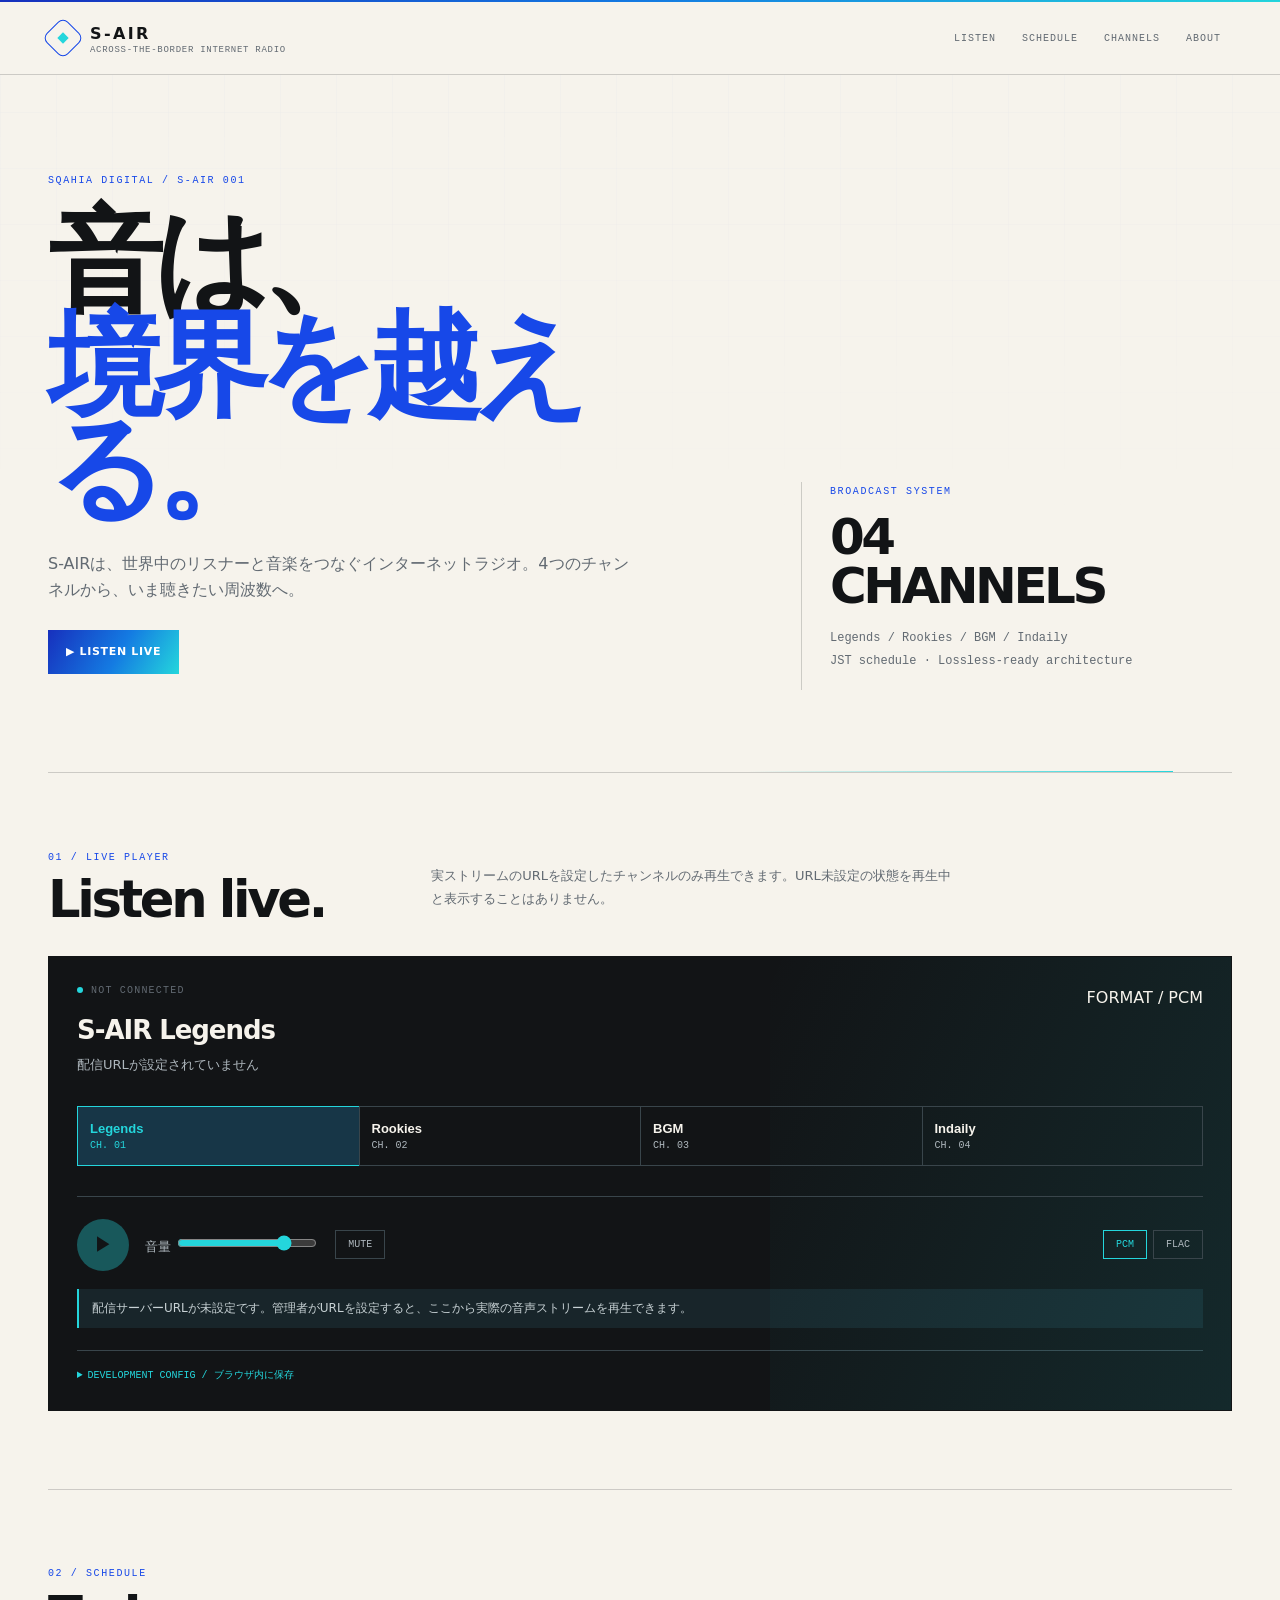
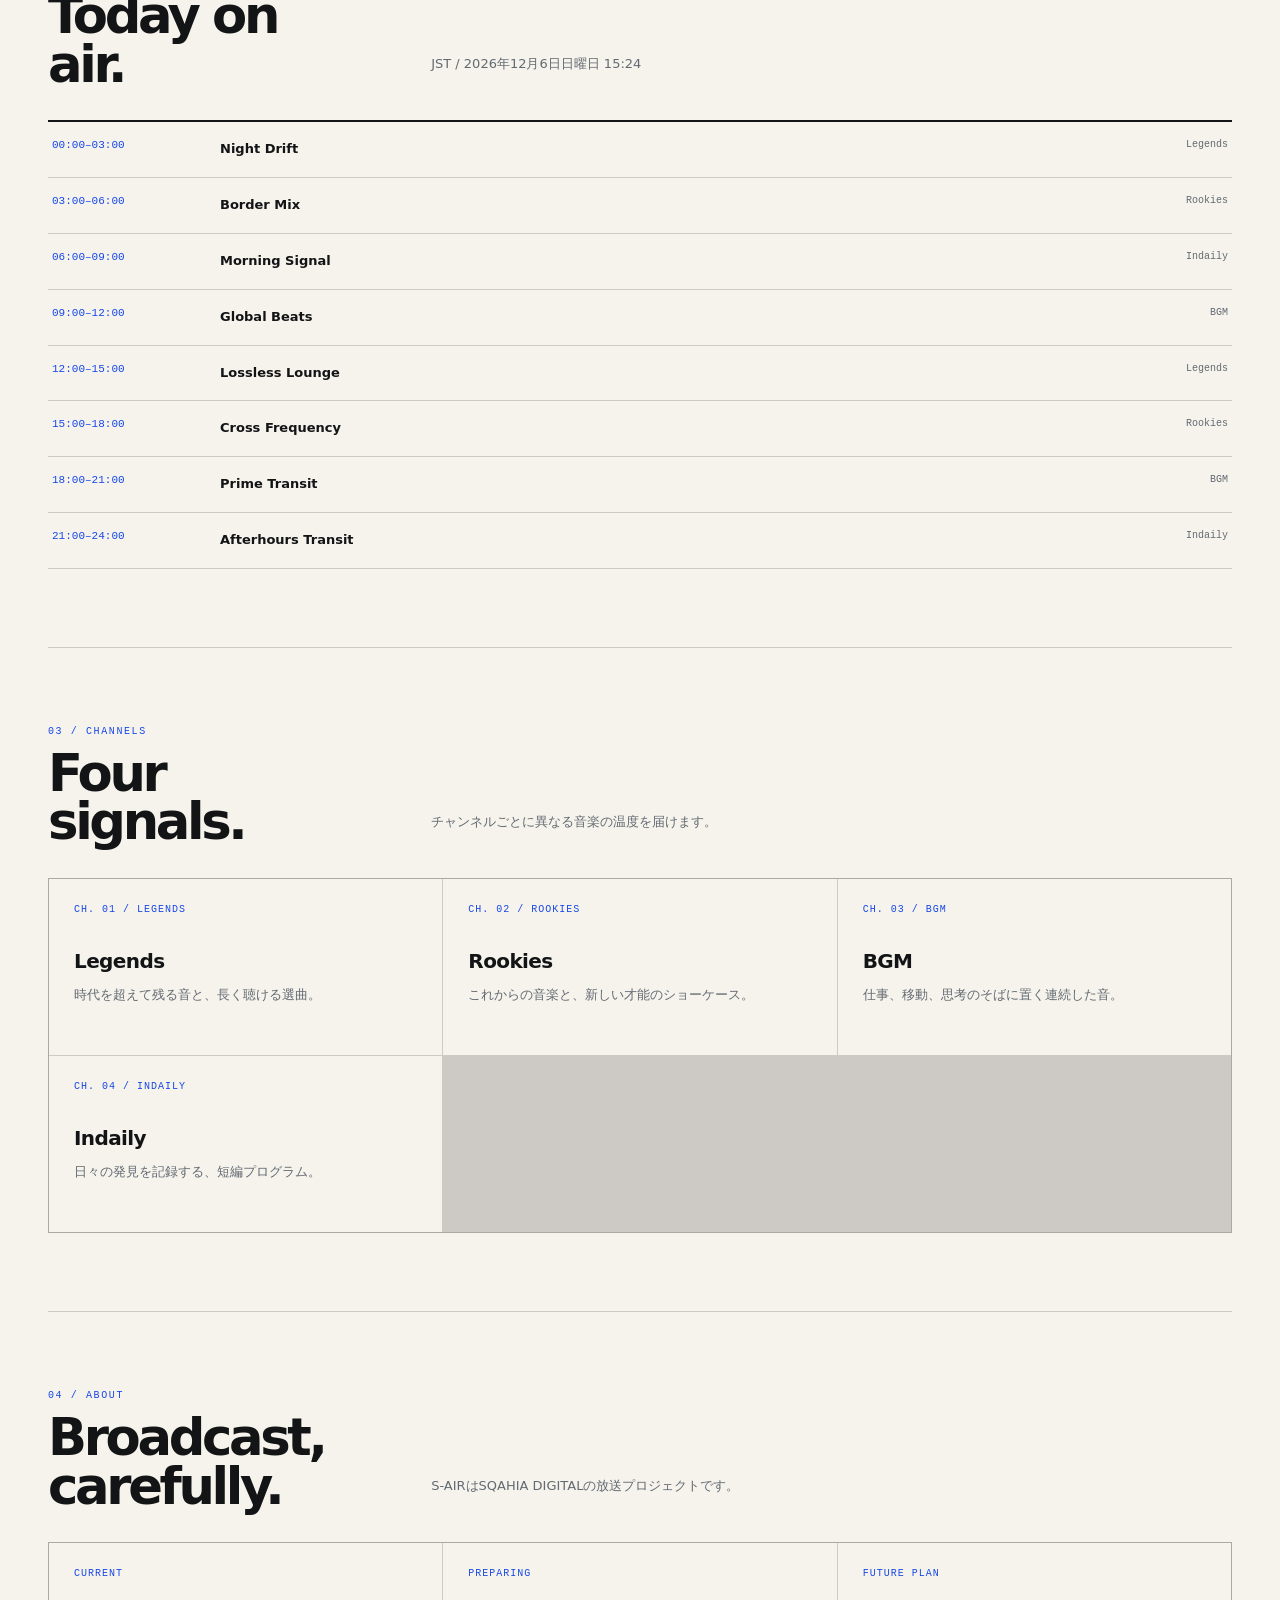
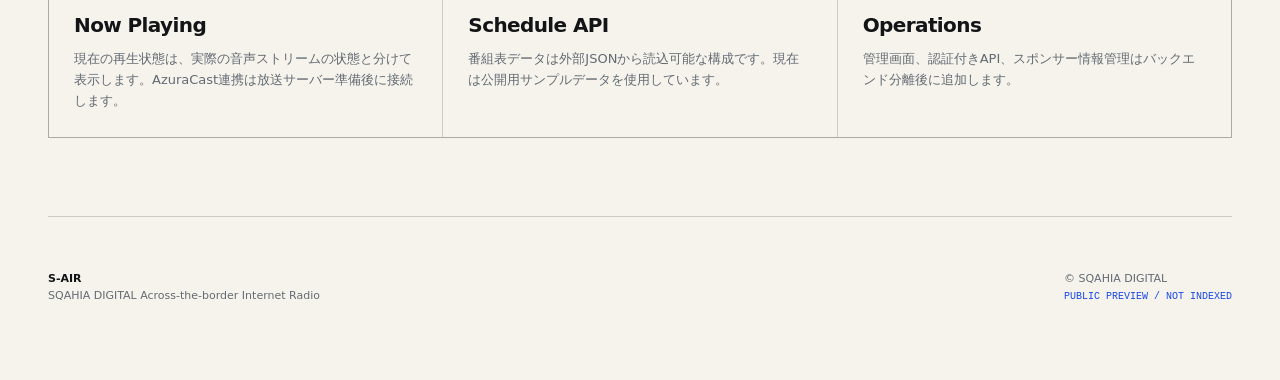
==== commit f376520f: "Refine S-AIR with SQAHIA Digital design system" ====
--- a/index.html
+++ b/index.html
@@ -9,9 +9,13 @@
   <meta name="googlebot" content="noindex, nofollow, noarchive, nosnippet">
   <meta name="theme-color" content="#07111f">
   <style>
-    :root{--bg:#07111f;--panel:#0d1b2e;--panel2:#10243c;--line:#203653;--text:#e8f1fb;--muted:#91a6bd;--cyan:#54e6ed;--purple:#9c7cff;--danger:#ff7885;--ok:#52dda5;--max:1240px}
-    *{box-sizing:border-box}html{scroll-behavior:smooth}body{margin:0;background:radial-gradient(circle at 75% -10%,#203460 0,transparent 35%),var(--bg);color:var(--text);font-family:Inter,"Noto Sans JP",system-ui,sans-serif;line-height:1.6}body:before{content:"";position:fixed;inset:0;pointer-events:none;opacity:.08;background-image:linear-gradient(#9cc8ff 1px,transparent 1px),linear-gradient(90deg,#9cc8ff 1px,transparent 1px);background-size:48px 48px;mask-image:linear-gradient(to bottom,black,transparent 70%)}
-a{color:inherit}.wrap{width:min(var(--max),calc(100% - 48px));margin:auto}.skip{position:absolute;left:-999px}.skip:focus{left:16px;top:16px;z-index:10;background:var(--cyan);color:#06111e;padding:10px}.topline{height:3px;background:linear-gradient(90deg,var(--purple),var(--cyan))}.header{position:sticky;top:0;z-index:5;background:#07111fe8;backdrop-filter:blur(16px);border-bottom:1px solid var(--line)}.head{min-height:76px;display:flex;align-items:center;justify-content:space-between;gap:20px}.brand{display:flex;align-items:center;gap:12px;text-decoration:none}.mark{width:34px;height:34px;border:1px solid var(--cyan);display:grid;place-items:center;transform:rotate(45deg)}.mark i{width:9px;height:9px;background:var(--cyan);display:block}.brand span{font-weight:800;letter-spacing:.16em}.brand small{display:block;color:var(--muted);font:10px ui-monospace,monospace;letter-spacing:.08em;margin-top:-2px}.nav{display:flex;gap:6px;align-items:center}.nav a{padding:8px 11px;color:var(--muted);font:11px ui-monospace,monospace;text-decoration:none;letter-spacing:.08em}.nav a:hover,.nav a:focus{color:var(--cyan)}.hero{padding:100px 0 80px;display:grid;grid-template-columns:1.2fr .8fr;gap:56px;align-items:end;border-bottom:1px solid var(--line)}.eyebrow,.label{color:var(--cyan);font:11px ui-monospace,monospace;letter-spacing:.16em}.hero h1{font-size:clamp(48px,8vw,104px);line-height:.95;letter-spacing:-.07em;margin:22px 0 25px;max-width:800px}.hero h1 em{font-style:normal;color:var(--cyan)}.lead{color:var(--muted);max-width:590px;font-size:16px}.hero-side{border-left:1px solid var(--line);padding-left:28px}.hero-side strong{display:block;font-size:42px;line-height:1;color:var(--text);margin:12px 0}.hero-side p{color:var(--muted);font-size:13px}.btn{display:inline-flex;align-items:center;justify-content:center;gap:9px;padding:13px 18px;border:1px solid var(--cyan);background:var(--cyan);color:#06111e;text-decoration:none;font-weight:800;font-size:12px;letter-spacing:.04em}.btn.alt{background:transparent;color:var(--cyan)}.section{padding:70px 0;border-bottom:1px solid var(--line)}.section-head{display:flex;justify-content:space-between;gap:30px;align-items:end;margin-bottom:28px}.section h2{font-size:34px;line-height:1;margin:10px 0 0;letter-spacing:-.04em}.section-note{color:var(--muted);font-size:12px;max-width:390px}.player{background:linear-gradient(140deg,#102943,#0b1727);border:1px solid #2a4d70;padding:26px}.player-top{display:flex;justify-content:space-between;gap:20px;align-items:start}.live{font:11px ui-monospace,monospace;color:var(--ok);letter-spacing:.12em}.live:before{content:"";display:inline-block;width:7px;height:7px;background:var(--ok);border-radius:50%;margin-right:8px;box-shadow:0 0 14px var(--ok)}.player h3{font-size:26px;margin:14px 0 4px}.muted{color:var(--muted);font-size:13px}.channels{display:grid;grid-template-columns:repeat(4,1fr);gap:8px;margin:24px 0}.channel{background:transparent;border:1px solid var(--line);color:var(--muted);padding:13px 10px;text-align:left;cursor:pointer}.channel b{display:block;color:var(--text);font-size:13px}.channel small{font:10px ui-monospace,monospace}.channel.active{border-color:var(--cyan);background:#15344b;color:var(--cyan)}.channel.active b{color:var(--cyan)}.player-controls{display:flex;align-items:center;gap:16px;flex-wrap:wrap;border-top:1px solid var(--line);padding-top:22px}.play{width:52px;height:52px;border-radius:50%;border:0;background:var(--cyan);color:#06111e;font-size:19px;cursor:pointer}.play:disabled{opacity:.35;cursor:not-allowed}.range{accent-color:var(--cyan);width:140px}.quality{margin-left:auto;display:flex;gap:6px}.quality button,.mini{border:1px solid var(--line);background:transparent;color:var(--muted);padding:8px 12px;cursor:pointer;font:11px ui-monospace,monospace}.quality button.active,.quality button:hover{color:var(--cyan);border-color:var(--cyan)}.notice{margin-top:18px;border-left:2px solid var(--purple);padding:10px 13px;background:#161b39;color:#c9c6ed;font-size:12px}.status{color:var(--muted);font:11px ui-monospace,monospace}.grid{display:grid;grid-template-columns:repeat(3,1fr);gap:1px;background:var(--line);border:1px solid var(--line)}.card{background:var(--bg);padding:23px}.card .num{color:var(--purple);font:11px ui-monospace,monospace}.card h3{margin:28px 0 8px;font-size:19px}.card p{color:var(--muted);font-size:13px;margin:0}.schedule{border:1px solid var(--line)}.schedule-row{display:grid;grid-template-columns:130px 1fr 130px;gap:18px;padding:16px 18px;border-bottom:1px solid var(--line);font-size:13px}.schedule-row:last-child{border:0}.schedule-row span:first-child{color:var(--cyan);font:12px ui-monospace,monospace}.schedule-row span:last-child{color:var(--muted);text-align:right}.schedule-row.current{background:#122c3e}.config{margin-top:18px}.config summary{cursor:pointer;color:var(--cyan);font:11px ui-monospace,monospace}.config-grid{display:grid;grid-template-columns:1fr 1fr;gap:12px;margin-top:18px}.config label{font-size:11px;color:var(--muted)}.config input{display:block;width:100%;margin-top:5px;padding:10px;background:#091524;border:1px solid var(--line);color:var(--text)}.footer{padding:38px 0 60px;color:var(--muted);font-size:11px}.footer strong{color:var(--text)}.footer-grid{display:flex;justify-content:space-between;gap:30px}.sr-only{position:absolute;width:1px;height:1px;padding:0;margin:-1px;overflow:hidden;clip:rect(0,0,0,0);white-space:nowrap;border:0}@media(max-width:800px){.wrap{width:min(var(--max),calc(100% - 32px))}.nav a:nth-child(-n+3){display:none}.hero{grid-template-columns:1fr;padding:70px 0 50px;gap:35px}.hero-side{border-left:0;border-top:1px solid var(--line);padding:20px 0 0}.channels{grid-template-columns:repeat(2,1fr)}.grid{grid-template-columns:1fr}.section-head{display:block}.section-note{margin-top:15px}.schedule-row{grid-template-columns:82px 1fr;gap:8px}.schedule-row span:last-child{text-align:left;grid-column:2}.config-grid{grid-template-columns:1fr}.footer-grid{display:block}.footer-grid p{margin-top:20px}}@media(prefers-reduced-motion:reduce){html{scroll-behavior:auto}}
+    :root{--paper:#f6f3ec;--paper2:#e9e4d9;--ink:#121416;--muted:#626a72;--rule:rgba(18,20,22,.18);--cobalt:#1748e8;--deep:#1730bd;--cyan:#24d6dc;--blue:#147be2;--max:1480px;--ease:cubic-bezier(.23,1,.32,1)}
+    *{box-sizing:border-box}html{scroll-behavior:smooth;scroll-padding-top:80px}body{margin:0;background:var(--paper);color:var(--ink);font-family:"DM Sans","Noto Sans JP",system-ui,sans-serif;line-height:1.6}body:before{content:"";position:fixed;inset:0;pointer-events:none;opacity:.18;background-image:linear-gradient(rgba(23,72,232,.11) 1px,transparent 1px),linear-gradient(90deg,rgba(23,72,232,.11) 1px,transparent 1px);background-size:56px 56px;mask-image:linear-gradient(to bottom,black,transparent 65%)}
+    a{color:inherit}.wrap{width:min(var(--max),calc(100% - 96px));margin:auto}.skip{position:absolute;left:-999px}.skip:focus{left:16px;top:16px;z-index:10;background:var(--cobalt);color:#fff;padding:10px}.topline{height:2px;background:linear-gradient(90deg,var(--deep),var(--blue),var(--cyan))}.header{position:sticky;top:0;z-index:5;background:rgba(246,243,236,.88);backdrop-filter:blur(14px);border-bottom:1px solid var(--rule)}.head{min-height:72px;display:flex;align-items:center;justify-content:space-between;gap:20px}.brand{display:flex;align-items:center;gap:12px;text-decoration:none}.mark{width:30px;height:30px;border:1px solid var(--cobalt);display:grid;place-items:center;transform:rotate(45deg);border-radius:7px}.mark i{width:8px;height:8px;background:var(--cyan);display:block}.brand>span:last-child{font-weight:800;letter-spacing:.15em}.brand small{display:block;color:var(--muted);font:9px "DM Mono",ui-monospace,monospace;letter-spacing:.08em;margin-top:-2px}.nav{display:flex;gap:4px;align-items:center}.nav a{padding:8px 11px;color:var(--muted);font:10px "DM Mono",ui-monospace,monospace;text-decoration:none;letter-spacing:.1em}.nav a:hover,.nav a:focus{color:var(--cobalt)}a:focus-visible,button:focus-visible,input:focus-visible,summary:focus-visible{outline:2px solid var(--cobalt);outline-offset:4px}
+    .hero{padding:100px 0 82px;display:grid;grid-template-columns:3fr 2fr;gap:9%;align-items:end;border-bottom:1px solid var(--rule);position:relative}.hero:after{content:"";position:absolute;right:5%;bottom:0;width:36%;height:1px;background:linear-gradient(90deg,transparent,var(--cyan))}.eyebrow,.label{color:var(--cobalt);font:10px "DM Mono",ui-monospace,monospace;letter-spacing:.16em}.hero h1{font-size:clamp(58px,9vw,132px);line-height:.9;letter-spacing:-.085em;margin:24px 0 30px;max-width:850px;font-weight:650}.hero h1 em{font-style:normal;color:var(--cobalt)}.lead{color:var(--muted);max-width:590px;font-size:16px}.hero-side{border-left:1px solid var(--rule);padding:4px 0 5px 28px}.hero-side strong{display:block;font-size:50px;line-height:.98;letter-spacing:-.07em;margin:16px 0}.hero-side p{color:var(--muted);font:12px/1.9 "DM Mono",ui-monospace,monospace}.btn{display:inline-flex;align-items:center;justify-content:center;gap:9px;padding:13px 18px;border:0;background:linear-gradient(120deg,var(--deep),var(--blue) 54%,var(--cyan));color:#fff;text-decoration:none;font-weight:800;font-size:11px;letter-spacing:.06em;position:relative;overflow:hidden}.btn:after{content:"";position:absolute;inset:0;transform:translateX(-120%);background:linear-gradient(110deg,transparent,rgba(255,255,255,.28),transparent);transition:transform .45s var(--ease)}.btn:hover:after{transform:translateX(120%)}.btn.alt{background:transparent;color:var(--cobalt);border:1px solid var(--rule)}
+    .section{padding:78px 0;border-bottom:1px solid var(--rule)}.section-head{display:grid;grid-template-columns:3fr 8fr;gap:7%;align-items:end;margin-bottom:32px}.section h2{font-size:clamp(32px,4vw,58px);line-height:.95;margin:12px 0 0;letter-spacing:-.065em;font-weight:650}.section-note{color:var(--muted);font-size:13px;max-width:520px;line-height:1.8}.player{background:var(--ink);color:#f6f3ec;border:1px solid var(--ink);padding:28px;position:relative;overflow:hidden}.player:before{content:"";position:absolute;right:-7%;top:0;width:46%;height:100%;background:linear-gradient(115deg,transparent,rgba(36,214,220,.12));pointer-events:none}.player-top{display:flex;justify-content:space-between;gap:20px;align-items:start;position:relative}.live{font:10px "DM Mono",monospace;color:var(--cyan);letter-spacing:.12em}.live:before{content:"";display:inline-block;width:6px;height:6px;background:var(--cyan);border-radius:50%;margin-right:8px}.player h3{font-size:26px;margin:14px 0 4px;letter-spacing:-.04em}.muted{color:#aeb7bd;font-size:13px}.channels{display:grid;grid-template-columns:repeat(4,1fr);gap:0;margin:30px 0;position:relative}.channel{background:transparent;border:1px solid #39454b;border-right:0;color:#aeb7bd;padding:14px 12px;text-align:left;cursor:pointer;transition:background .2s var(--ease),color .2s var(--ease)}.channel:last-child{border-right:1px solid #39454b}.channel b{display:block;color:#f6f3ec;font-size:13px}.channel small{font:10px "DM Mono",monospace}.channel.active,.channel:hover{border-color:var(--cyan);background:#173647;color:var(--cyan)}.channel.active b,.channel:hover b{color:var(--cyan)}.player-controls{display:flex;align-items:center;gap:16px;flex-wrap:wrap;border-top:1px solid #39454b;padding-top:22px;position:relative}.play{width:52px;height:52px;border-radius:50%;border:0;background:var(--cyan);color:var(--ink);font-size:19px;cursor:pointer}.play:disabled{opacity:.35;cursor:not-allowed}.range{accent-color:var(--cyan);width:140px}.quality{margin-left:auto;display:flex;gap:6px}.quality button,.mini{border:1px solid #39454b;background:transparent;color:#aeb7bd;padding:8px 12px;cursor:pointer;font:10px "DM Mono",monospace}.quality button.active,.quality button:hover{color:var(--cyan);border-color:var(--cyan)}.notice{margin-top:18px;border-left:2px solid var(--cyan);padding:10px 13px;background:#18252a;color:#c8d2d5;font-size:12px}.config{margin-top:22px;border-top:1px solid #39454b;padding-top:17px}.config summary{cursor:pointer;color:var(--cyan);font:10px "DM Mono",monospace}.config-grid{display:grid;grid-template-columns:1fr 1fr;gap:12px;margin-top:18px}.config label{font-size:11px;color:#aeb7bd}.config input{display:block;width:100%;margin-top:5px;padding:10px;background:#172026;border:1px solid #39454b;color:#f6f3ec}
+    .schedule{border-top:2px solid var(--ink)}.schedule-row{display:grid;grid-template-columns:150px 1fr 150px;gap:18px;padding:17px 4px;border-bottom:1px solid var(--rule);font-size:13px}.schedule-row span:first-child{color:var(--cobalt);font:11px "DM Mono",monospace}.schedule-row span:last-child{color:var(--muted);text-align:right;font:10px "DM Mono",monospace}.schedule-row.current{background:rgba(36,214,220,.1)}.grid{display:grid;grid-template-columns:repeat(3,1fr);gap:1px;background:var(--rule);border:1px solid var(--rule)}.card{background:var(--paper);padding:25px;min-height:176px}.card .num{color:var(--cobalt);font:10px "DM Mono",monospace;letter-spacing:.1em}.card h3{margin:30px 0 8px;font-size:20px;letter-spacing:-.03em}.card p{color:var(--muted);font-size:13px;margin:0}.footer{padding:42px 0 64px;color:var(--muted);font-size:11px}.footer strong{color:var(--ink)}.footer-grid{display:flex;justify-content:space-between;gap:30px}.footer-grid span{font:10px "DM Mono",monospace;color:var(--cobalt)}
+    @media(max-width:900px){.wrap{width:calc(100% - 48px)}.hero{grid-template-columns:1fr;padding:70px 0 55px;gap:38px}.hero-side{border-left:0;border-top:1px solid var(--rule);padding:20px 0 0}.section-head{grid-template-columns:1fr;gap:15px}.grid{grid-template-columns:1fr 1fr}}@media(max-width:600px){.wrap{width:calc(100% - 40px)}.nav a:nth-child(-n+3){display:none}.hero h1{font-size:clamp(52px,16vw,88px)}.channels{grid-template-columns:repeat(2,1fr)}.channel:nth-child(2){border-right:1px solid #39454b}.channel:nth-child(n+3){border-top:0}.grid{grid-template-columns:1fr}.schedule-row{grid-template-columns:90px 1fr;gap:8px}.schedule-row span:last-child{text-align:left;grid-column:2}.config-grid{grid-template-columns:1fr}.footer-grid{display:block}.footer-grid p+ p{margin-top:22px}}@media(prefers-reduced-motion:reduce){html{scroll-behavior:auto}.btn:after{display:none}}
   </style>
 </head>
 <body>
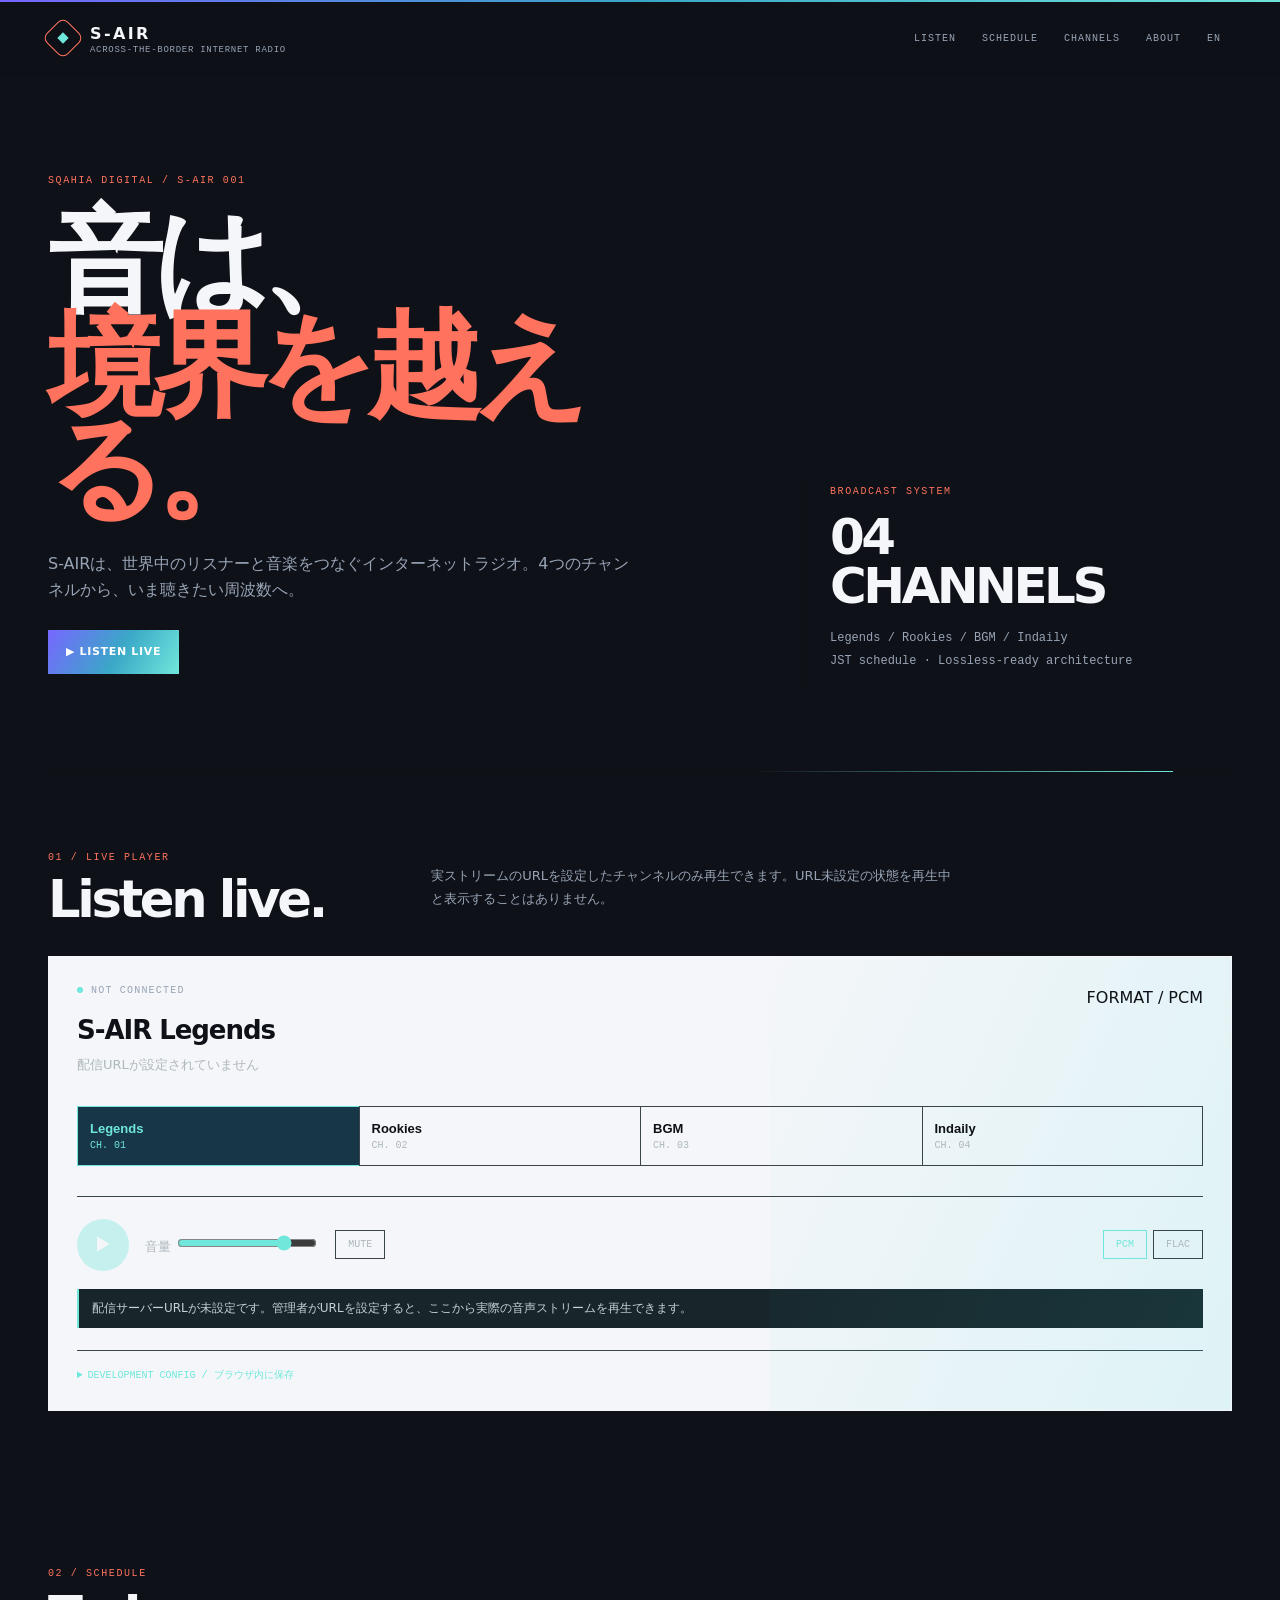
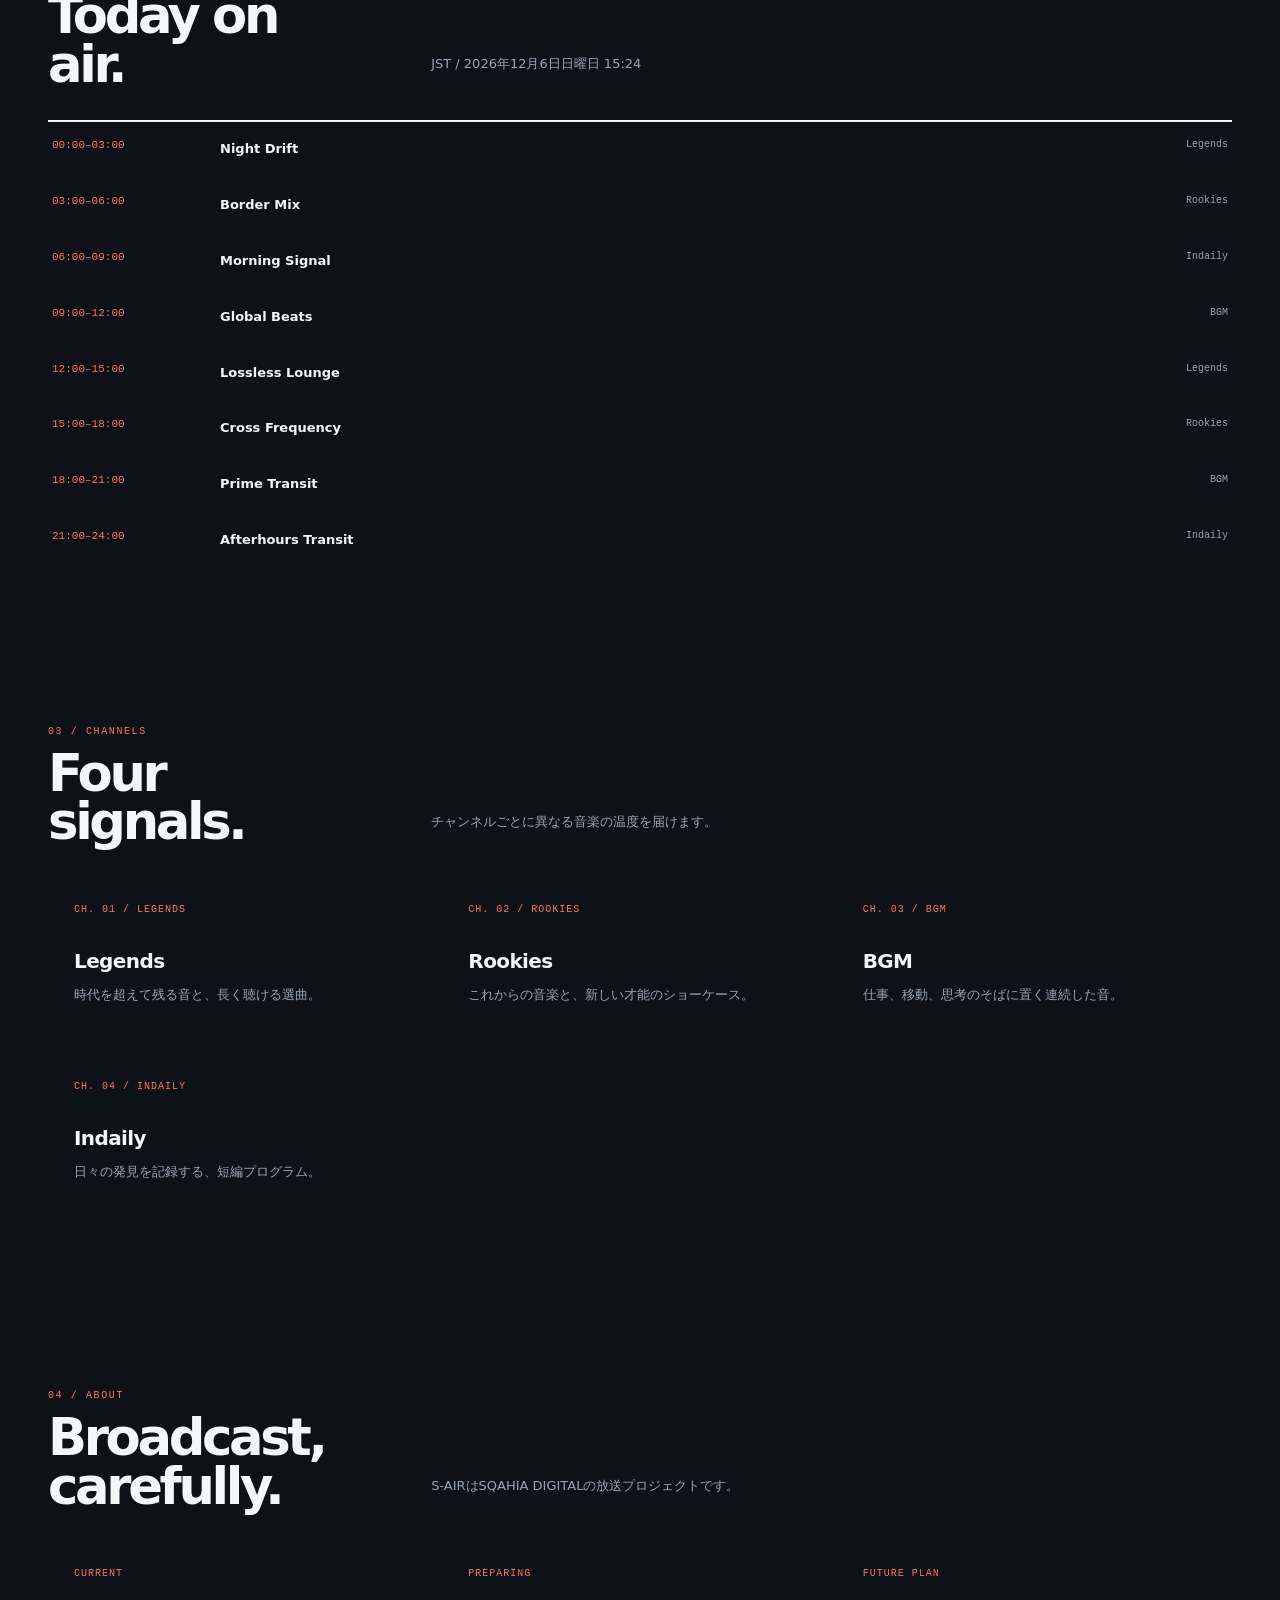
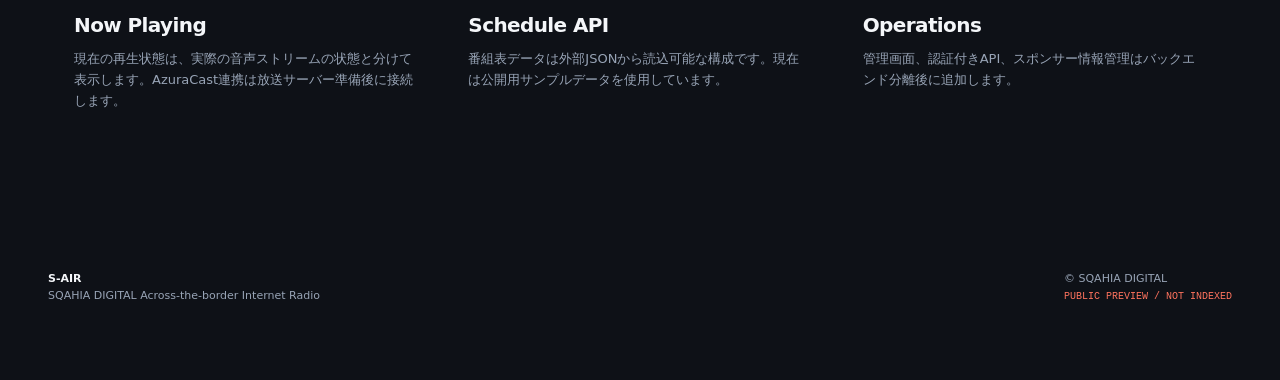
==== commit d25566c7: "Add bilingual pages and refresh broadcast theme" ====
--- a/index.html
+++ b/index.html
@@ -9,18 +9,18 @@
   <meta name="googlebot" content="noindex, nofollow, noarchive, nosnippet">
   <meta name="theme-color" content="#07111f">
   <style>
-    :root{--paper:#f6f3ec;--paper2:#e9e4d9;--ink:#121416;--muted:#626a72;--rule:rgba(18,20,22,.18);--cobalt:#1748e8;--deep:#1730bd;--cyan:#24d6dc;--blue:#147be2;--max:1480px;--ease:cubic-bezier(.23,1,.32,1)}
+    :root{--paper:#0e1117;--paper2:#171d27;--ink:#f4f6f9;--muted:#98a4b6;--rule:rgba(18,20,22,.18);--cobalt:#ff735e;--deep:#7767ff;--cyan:#6fe7db;--blue:#3aa8c7;--max:1480px;--ease:cubic-bezier(.23,1,.32,1)}
     *{box-sizing:border-box}html{scroll-behavior:smooth;scroll-padding-top:80px}body{margin:0;background:var(--paper);color:var(--ink);font-family:"DM Sans","Noto Sans JP",system-ui,sans-serif;line-height:1.6}body:before{content:"";position:fixed;inset:0;pointer-events:none;opacity:.18;background-image:linear-gradient(rgba(23,72,232,.11) 1px,transparent 1px),linear-gradient(90deg,rgba(23,72,232,.11) 1px,transparent 1px);background-size:56px 56px;mask-image:linear-gradient(to bottom,black,transparent 65%)}
-    a{color:inherit}.wrap{width:min(var(--max),calc(100% - 96px));margin:auto}.skip{position:absolute;left:-999px}.skip:focus{left:16px;top:16px;z-index:10;background:var(--cobalt);color:#fff;padding:10px}.topline{height:2px;background:linear-gradient(90deg,var(--deep),var(--blue),var(--cyan))}.header{position:sticky;top:0;z-index:5;background:rgba(246,243,236,.88);backdrop-filter:blur(14px);border-bottom:1px solid var(--rule)}.head{min-height:72px;display:flex;align-items:center;justify-content:space-between;gap:20px}.brand{display:flex;align-items:center;gap:12px;text-decoration:none}.mark{width:30px;height:30px;border:1px solid var(--cobalt);display:grid;place-items:center;transform:rotate(45deg);border-radius:7px}.mark i{width:8px;height:8px;background:var(--cyan);display:block}.brand>span:last-child{font-weight:800;letter-spacing:.15em}.brand small{display:block;color:var(--muted);font:9px "DM Mono",ui-monospace,monospace;letter-spacing:.08em;margin-top:-2px}.nav{display:flex;gap:4px;align-items:center}.nav a{padding:8px 11px;color:var(--muted);font:10px "DM Mono",ui-monospace,monospace;text-decoration:none;letter-spacing:.1em}.nav a:hover,.nav a:focus{color:var(--cobalt)}a:focus-visible,button:focus-visible,input:focus-visible,summary:focus-visible{outline:2px solid var(--cobalt);outline-offset:4px}
+    a{color:inherit}.wrap{width:min(var(--max),calc(100% - 96px));margin:auto}.skip{position:absolute;left:-999px}.skip:focus{left:16px;top:16px;z-index:10;background:var(--cobalt);color:#fff;padding:10px}.topline{height:2px;background:linear-gradient(90deg,var(--deep),var(--blue),var(--cyan))}.header{position:sticky;top:0;z-index:5;background:rgba(14,17,23,.88);backdrop-filter:blur(14px);border-bottom:1px solid var(--rule)}.head{min-height:72px;display:flex;align-items:center;justify-content:space-between;gap:20px}.brand{display:flex;align-items:center;gap:12px;text-decoration:none}.mark{width:30px;height:30px;border:1px solid var(--cobalt);display:grid;place-items:center;transform:rotate(45deg);border-radius:7px}.mark i{width:8px;height:8px;background:var(--cyan);display:block}.brand>span:last-child{font-weight:800;letter-spacing:.15em}.brand small{display:block;color:var(--muted);font:9px "DM Mono",ui-monospace,monospace;letter-spacing:.08em;margin-top:-2px}.nav{display:flex;gap:4px;align-items:center}.nav a{padding:8px 11px;color:var(--muted);font:10px "DM Mono",ui-monospace,monospace;text-decoration:none;letter-spacing:.1em}.nav a:hover,.nav a:focus{color:var(--cobalt)}a:focus-visible,button:focus-visible,input:focus-visible,summary:focus-visible{outline:2px solid var(--cobalt);outline-offset:4px}
     .hero{padding:100px 0 82px;display:grid;grid-template-columns:3fr 2fr;gap:9%;align-items:end;border-bottom:1px solid var(--rule);position:relative}.hero:after{content:"";position:absolute;right:5%;bottom:0;width:36%;height:1px;background:linear-gradient(90deg,transparent,var(--cyan))}.eyebrow,.label{color:var(--cobalt);font:10px "DM Mono",ui-monospace,monospace;letter-spacing:.16em}.hero h1{font-size:clamp(58px,9vw,132px);line-height:.9;letter-spacing:-.085em;margin:24px 0 30px;max-width:850px;font-weight:650}.hero h1 em{font-style:normal;color:var(--cobalt)}.lead{color:var(--muted);max-width:590px;font-size:16px}.hero-side{border-left:1px solid var(--rule);padding:4px 0 5px 28px}.hero-side strong{display:block;font-size:50px;line-height:.98;letter-spacing:-.07em;margin:16px 0}.hero-side p{color:var(--muted);font:12px/1.9 "DM Mono",ui-monospace,monospace}.btn{display:inline-flex;align-items:center;justify-content:center;gap:9px;padding:13px 18px;border:0;background:linear-gradient(120deg,var(--deep),var(--blue) 54%,var(--cyan));color:#fff;text-decoration:none;font-weight:800;font-size:11px;letter-spacing:.06em;position:relative;overflow:hidden}.btn:after{content:"";position:absolute;inset:0;transform:translateX(-120%);background:linear-gradient(110deg,transparent,rgba(255,255,255,.28),transparent);transition:transform .45s var(--ease)}.btn:hover:after{transform:translateX(120%)}.btn.alt{background:transparent;color:var(--cobalt);border:1px solid var(--rule)}
-    .section{padding:78px 0;border-bottom:1px solid var(--rule)}.section-head{display:grid;grid-template-columns:3fr 8fr;gap:7%;align-items:end;margin-bottom:32px}.section h2{font-size:clamp(32px,4vw,58px);line-height:.95;margin:12px 0 0;letter-spacing:-.065em;font-weight:650}.section-note{color:var(--muted);font-size:13px;max-width:520px;line-height:1.8}.player{background:var(--ink);color:#f6f3ec;border:1px solid var(--ink);padding:28px;position:relative;overflow:hidden}.player:before{content:"";position:absolute;right:-7%;top:0;width:46%;height:100%;background:linear-gradient(115deg,transparent,rgba(36,214,220,.12));pointer-events:none}.player-top{display:flex;justify-content:space-between;gap:20px;align-items:start;position:relative}.live{font:10px "DM Mono",monospace;color:var(--cyan);letter-spacing:.12em}.live:before{content:"";display:inline-block;width:6px;height:6px;background:var(--cyan);border-radius:50%;margin-right:8px}.player h3{font-size:26px;margin:14px 0 4px;letter-spacing:-.04em}.muted{color:#aeb7bd;font-size:13px}.channels{display:grid;grid-template-columns:repeat(4,1fr);gap:0;margin:30px 0;position:relative}.channel{background:transparent;border:1px solid #39454b;border-right:0;color:#aeb7bd;padding:14px 12px;text-align:left;cursor:pointer;transition:background .2s var(--ease),color .2s var(--ease)}.channel:last-child{border-right:1px solid #39454b}.channel b{display:block;color:#f6f3ec;font-size:13px}.channel small{font:10px "DM Mono",monospace}.channel.active,.channel:hover{border-color:var(--cyan);background:#173647;color:var(--cyan)}.channel.active b,.channel:hover b{color:var(--cyan)}.player-controls{display:flex;align-items:center;gap:16px;flex-wrap:wrap;border-top:1px solid #39454b;padding-top:22px;position:relative}.play{width:52px;height:52px;border-radius:50%;border:0;background:var(--cyan);color:var(--ink);font-size:19px;cursor:pointer}.play:disabled{opacity:.35;cursor:not-allowed}.range{accent-color:var(--cyan);width:140px}.quality{margin-left:auto;display:flex;gap:6px}.quality button,.mini{border:1px solid #39454b;background:transparent;color:#aeb7bd;padding:8px 12px;cursor:pointer;font:10px "DM Mono",monospace}.quality button.active,.quality button:hover{color:var(--cyan);border-color:var(--cyan)}.notice{margin-top:18px;border-left:2px solid var(--cyan);padding:10px 13px;background:#18252a;color:#c8d2d5;font-size:12px}.config{margin-top:22px;border-top:1px solid #39454b;padding-top:17px}.config summary{cursor:pointer;color:var(--cyan);font:10px "DM Mono",monospace}.config-grid{display:grid;grid-template-columns:1fr 1fr;gap:12px;margin-top:18px}.config label{font-size:11px;color:#aeb7bd}.config input{display:block;width:100%;margin-top:5px;padding:10px;background:#172026;border:1px solid #39454b;color:#f6f3ec}
+    .section{padding:78px 0;border-bottom:1px solid var(--rule)}.section-head{display:grid;grid-template-columns:3fr 8fr;gap:7%;align-items:end;margin-bottom:32px}.section h2{font-size:clamp(32px,4vw,58px);line-height:.95;margin:12px 0 0;letter-spacing:-.065em;font-weight:650}.section-note{color:var(--muted);font-size:13px;max-width:520px;line-height:1.8}.player{background:var(--ink);color:#0e1117;border:1px solid var(--ink);padding:28px;position:relative;overflow:hidden}.player:before{content:"";position:absolute;right:-7%;top:0;width:46%;height:100%;background:linear-gradient(115deg,transparent,rgba(36,214,220,.12));pointer-events:none}.player-top{display:flex;justify-content:space-between;gap:20px;align-items:start;position:relative}.live{font:10px "DM Mono",monospace;color:var(--cyan);letter-spacing:.12em}.live:before{content:"";display:inline-block;width:6px;height:6px;background:var(--cyan);border-radius:50%;margin-right:8px}.player h3{font-size:26px;margin:14px 0 4px;letter-spacing:-.04em}.muted{color:#aeb7bd;font-size:13px}.channels{display:grid;grid-template-columns:repeat(4,1fr);gap:0;margin:30px 0;position:relative}.channel{background:transparent;border:1px solid #39454b;border-right:0;color:#aeb7bd;padding:14px 12px;text-align:left;cursor:pointer;transition:background .2s var(--ease),color .2s var(--ease)}.channel:last-child{border-right:1px solid #39454b}.channel b{display:block;color:#0e1117;font-size:13px}.channel small{font:10px "DM Mono",monospace}.channel.active,.channel:hover{border-color:var(--cyan);background:#173647;color:var(--cyan)}.channel.active b,.channel:hover b{color:var(--cyan)}.player-controls{display:flex;align-items:center;gap:16px;flex-wrap:wrap;border-top:1px solid #39454b;padding-top:22px;position:relative}.play{width:52px;height:52px;border-radius:50%;border:0;background:var(--cyan);color:var(--ink);font-size:19px;cursor:pointer}.play:disabled{opacity:.35;cursor:not-allowed}.range{accent-color:var(--cyan);width:140px}.quality{margin-left:auto;display:flex;gap:6px}.quality button,.mini{border:1px solid #39454b;background:transparent;color:#aeb7bd;padding:8px 12px;cursor:pointer;font:10px "DM Mono",monospace}.quality button.active,.quality button:hover{color:var(--cyan);border-color:var(--cyan)}.notice{margin-top:18px;border-left:2px solid var(--cyan);padding:10px 13px;background:#18252a;color:#c8d2d5;font-size:12px}.config{margin-top:22px;border-top:1px solid #39454b;padding-top:17px}.config summary{cursor:pointer;color:var(--cyan);font:10px "DM Mono",monospace}.config-grid{display:grid;grid-template-columns:1fr 1fr;gap:12px;margin-top:18px}.config label{font-size:11px;color:#aeb7bd}.config input{display:block;width:100%;margin-top:5px;padding:10px;background:#172026;border:1px solid #39454b;color:#0e1117}
     .schedule{border-top:2px solid var(--ink)}.schedule-row{display:grid;grid-template-columns:150px 1fr 150px;gap:18px;padding:17px 4px;border-bottom:1px solid var(--rule);font-size:13px}.schedule-row span:first-child{color:var(--cobalt);font:11px "DM Mono",monospace}.schedule-row span:last-child{color:var(--muted);text-align:right;font:10px "DM Mono",monospace}.schedule-row.current{background:rgba(36,214,220,.1)}.grid{display:grid;grid-template-columns:repeat(3,1fr);gap:1px;background:var(--rule);border:1px solid var(--rule)}.card{background:var(--paper);padding:25px;min-height:176px}.card .num{color:var(--cobalt);font:10px "DM Mono",monospace;letter-spacing:.1em}.card h3{margin:30px 0 8px;font-size:20px;letter-spacing:-.03em}.card p{color:var(--muted);font-size:13px;margin:0}.footer{padding:42px 0 64px;color:var(--muted);font-size:11px}.footer strong{color:var(--ink)}.footer-grid{display:flex;justify-content:space-between;gap:30px}.footer-grid span{font:10px "DM Mono",monospace;color:var(--cobalt)}
     @media(max-width:900px){.wrap{width:calc(100% - 48px)}.hero{grid-template-columns:1fr;padding:70px 0 55px;gap:38px}.hero-side{border-left:0;border-top:1px solid var(--rule);padding:20px 0 0}.section-head{grid-template-columns:1fr;gap:15px}.grid{grid-template-columns:1fr 1fr}}@media(max-width:600px){.wrap{width:calc(100% - 40px)}.nav a:nth-child(-n+3){display:none}.hero h1{font-size:clamp(52px,16vw,88px)}.channels{grid-template-columns:repeat(2,1fr)}.channel:nth-child(2){border-right:1px solid #39454b}.channel:nth-child(n+3){border-top:0}.grid{grid-template-columns:1fr}.schedule-row{grid-template-columns:90px 1fr;gap:8px}.schedule-row span:last-child{text-align:left;grid-column:2}.config-grid{grid-template-columns:1fr}.footer-grid{display:block}.footer-grid p+ p{margin-top:22px}}@media(prefers-reduced-motion:reduce){html{scroll-behavior:auto}.btn:after{display:none}}
   </style>
 </head>
 <body>
   <a class="skip" href="#main">本文へ移動</a><div class="topline"></div>
-  <header class="header"><div class="wrap head"><a class="brand" href="#top" aria-label="S-AIR home"><span class="mark" aria-hidden="true"><i></i></span><span>S-AIR<small>ACROSS-THE-BORDER INTERNET RADIO</small></span></a><nav class="nav" aria-label="メインナビゲーション"><a href="#listen">LISTEN</a><a href="#schedule">SCHEDULE</a><a href="#channels">CHANNELS</a><a href="#about">ABOUT</a></nav></div></header>
+  <header class="header"><div class="wrap head"><a class="brand" href="#top" aria-label="S-AIR home"><span class="mark" aria-hidden="true"><i></i></span><span>S-AIR<small>ACROSS-THE-BORDER INTERNET RADIO</small></span></a><nav class="nav" aria-label="メインナビゲーション"><a href="listen.html">LISTEN</a><a href="schedule.html">SCHEDULE</a><a href="channels.html">CHANNELS</a><a href="about.html">ABOUT</a><a href="en/index.html">EN</a></nav></div></header>
   <main id="main"><div class="wrap" id="top">
     <section class="hero"><div><div class="eyebrow">SQAHIA DIGITAL / S-AIR 001</div><h1>音は、<br><em>境界を越える。</em></h1><p class="lead">S-AIRは、世界中のリスナーと音楽をつなぐインターネットラジオ。4つのチャンネルから、いま聴きたい周波数へ。</p><p style="margin-top:28px"><a class="btn" href="#listen">▶ LISTEN LIVE</a></p></div><div class="hero-side"><div class="label">BROADCAST SYSTEM</div><strong>04<br>CHANNELS</strong><p>Legends / Rookies / BGM / Indaily<br>JST schedule · Lossless-ready architecture</p></div></section>
     <section class="section" id="listen"><div class="section-head"><div><div class="label">01 / LIVE PLAYER</div><h2>Listen live.</h2></div><p class="section-note">実ストリームのURLを設定したチャンネルのみ再生できます。URL未設定の状態を再生中と表示することはありません。</p></div>
